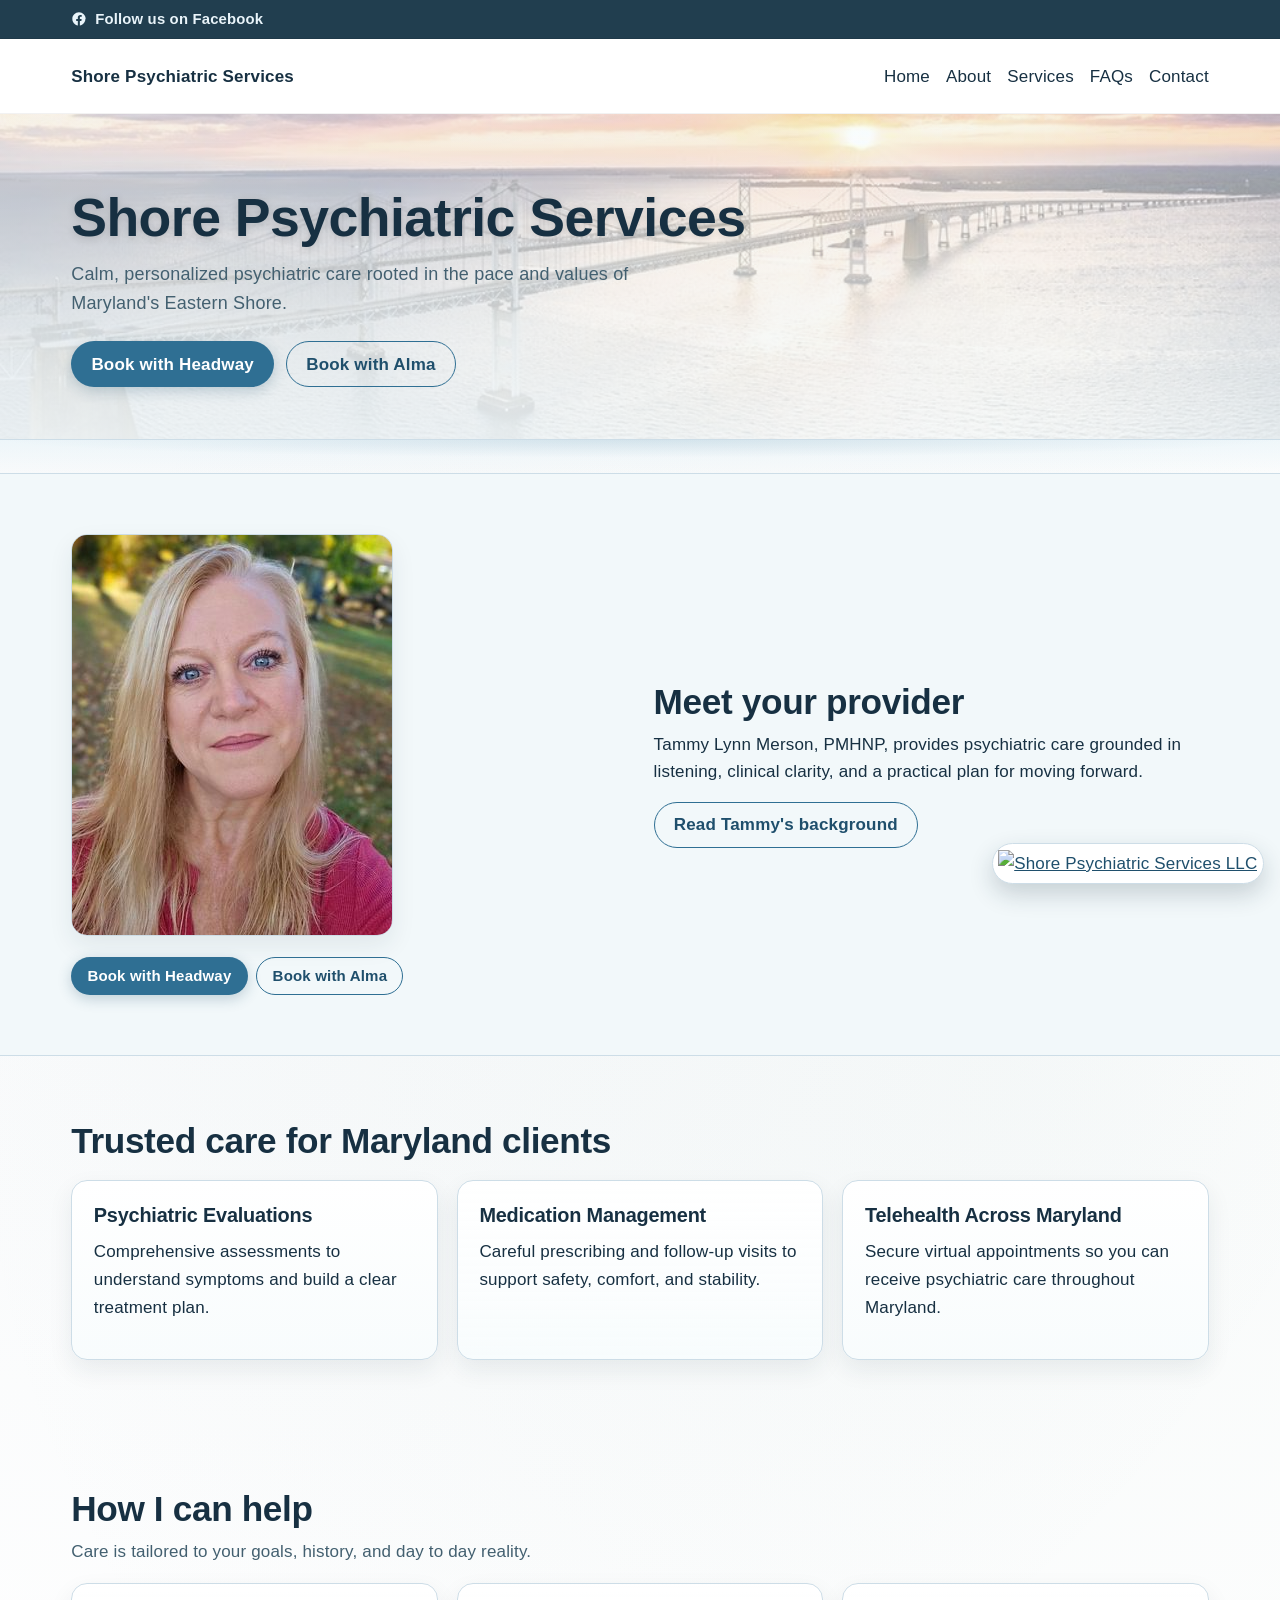
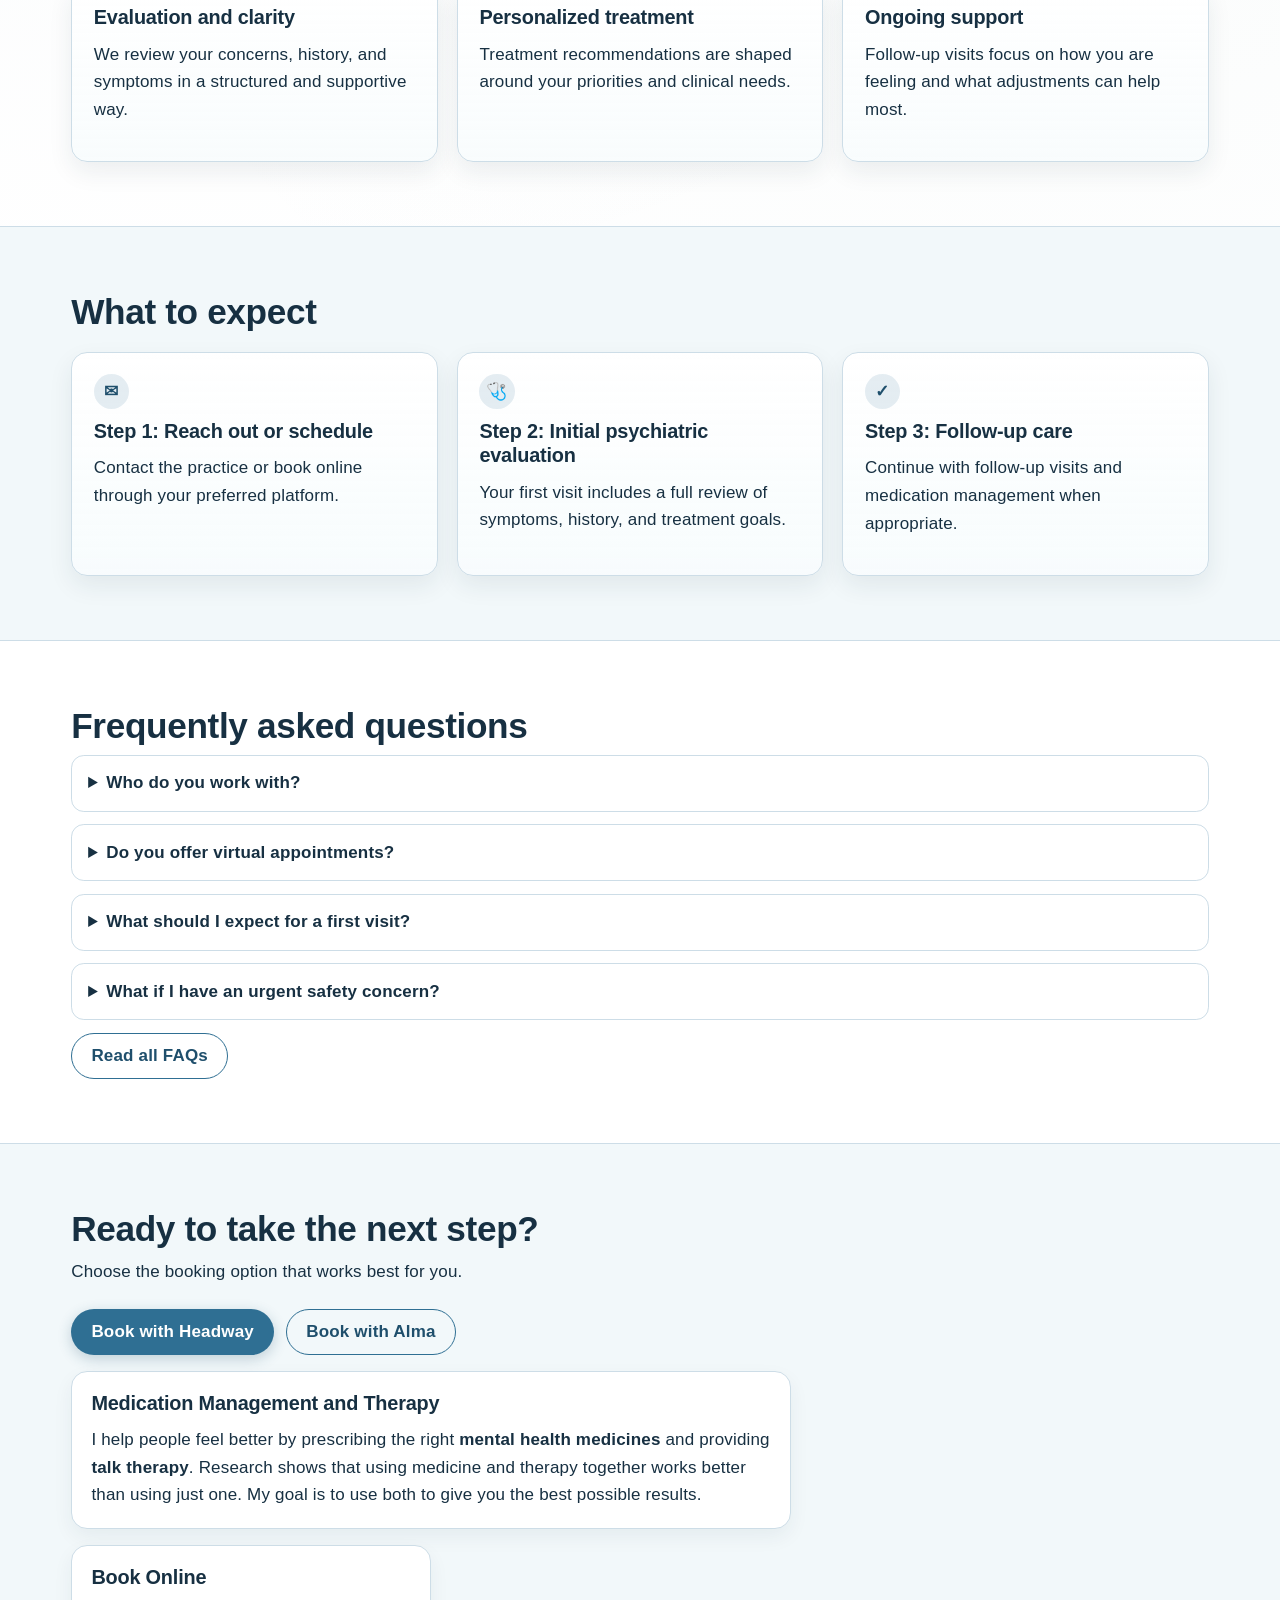
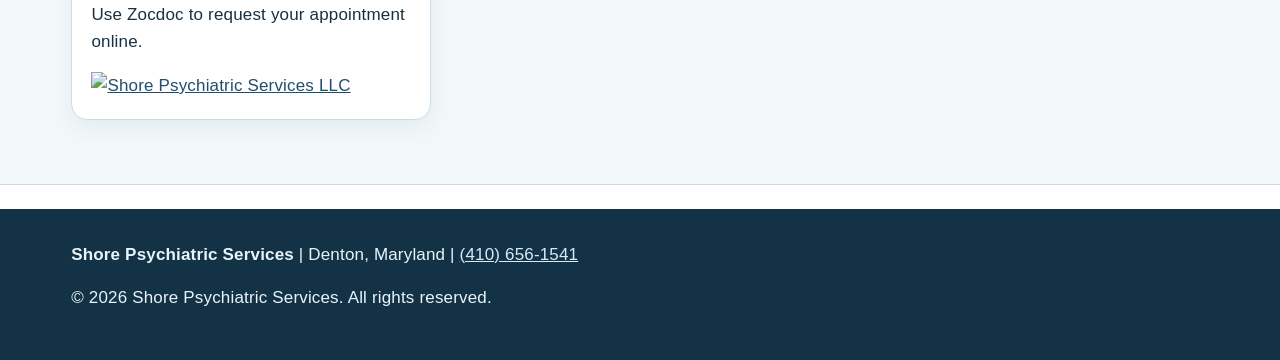
==== index.html @ 67c67005 "Fix Zocdoc Book Online embed markup" ====
<!DOCTYPE html>
<html lang="en">
<head>
 <!-- Google tag (gtag.js) -->
<script async src="https://www.googletagmanager.com/gtag/js?id=G-XH6CH3P16N"></script>
<script>
  window.dataLayer = window.dataLayer || [];
  function gtag(){dataLayer.push(arguments);}
  gtag('js', new Date());

  gtag('config', 'G-XH6CH3P16N');
</script>
  <meta charset="UTF-8" />
  <meta name="viewport" content="width=device-width, initial-scale=1.0" />
  <meta http-equiv="Content-Security-Policy" content="default-src 'self'; base-uri 'self'; form-action 'self'; object-src 'none'; frame-ancestors 'none'; img-src 'self' data: https:; script-src 'self' https://www.googletagmanager.com https://offsiteschedule.zocdoc.com 'unsafe-inline'; style-src 'self' 'unsafe-inline'; connect-src 'self' https://www.google-analytics.com; font-src 'self' data:; upgrade-insecure-requests">
  <meta name="referrer" content="strict-origin-when-cross-origin">
  <meta http-equiv="Permissions-Policy" content="camera=(), microphone=(), geolocation=(), payment=(), usb=()">
  <meta name="format-detection" content="telephone=no">
  <link rel="icon" type="image/svg+xml" href="favicon.svg">
  <title>Shore Psychiatric Services | Compassionate Psychiatric Care on Maryland's Eastern Shore</title>
  <meta name="description" content="Shore Psychiatric Services offers thoughtful psychiatric evaluations, medication management, and telehealth support for Maryland clients." />
  <meta property="og:title" content="Shore Psychiatric Services">
  <meta property="og:description" content="Compassionate Mental Health Care on Maryland's Eastern Shore.">
  <meta property="og:type" content="website">
  <meta property="og:url" content="https://shorepsychiatricservices.com">
  <meta property="og:image" content="https://shorepsychiatricservices.com/assets/images/shore-psychiatric-services-social-preview.jpg">
  <meta property="og:image:width" content="1200">
  <meta property="og:image:height" content="630">
  <meta property="og:image:alt" content="Shore Psychiatric Services mental health care on Maryland's Eastern Shore">
  <script type="application/ld+json">
  {
    "@context": "https://schema.org",
    "@type": "MedicalBusiness",
    "name": "Shore Psychiatric Services",
    "url": "https://shorepsychiatricservices.com",
    "image": "https://shorepsychiatricservices.com/assets/images/shore-psychiatric-services-social-preview.jpg",
    "telephone": "+1-410-656-1541",
    "address": {
      "@type": "PostalAddress",
      "addressLocality": "Denton",
      "addressRegion": "MD",
      "addressCountry": "US"
    },
    "medicalSpecialty": "Psychiatry",
    "areaServed": "Maryland",
    "sameAs": ["https://www.facebook.com/share/1CGsdLy4oK/"]
  }
  </script>
  <link rel="stylesheet" href="/assets/css/styles.css" />
</head>
<body>
  <a class="skip-link" href="#main-content">Skip to main content</a>
  <header id="site-header" class="site-header">
    <div class="top-social-bar">
      <div class="container">
        <a class="top-social-link" href="https://www.facebook.com/share/1CGsdLy4oK/" target="_blank" rel="noopener noreferrer" aria-label="Follow us on Facebook">
          <span class="top-social-icon" aria-hidden="true">
            <svg viewBox="0 0 24 24" focusable="false">
              <path d="M22 12.06C22 6.5 17.52 2 12 2S2 6.5 2 12.06c0 4.9 3.58 8.96 8.25 9.72v-6.87H7.8V12.06h2.45V9.89c0-2.43 1.45-3.78 3.67-3.78 1.06 0 2.17.19 2.17.19v2.39h-1.22c-1.2 0-1.57.75-1.57 1.52v1.85h2.68l-.43 2.85H13.3v6.87c4.67-.76 8.25-4.82 8.25-9.72Z"/>
            </svg>
          </span>
          <span>Follow us on Facebook</span>
        </a>
      </div>
    </div>
    <div class="container nav-wrap">
      <a class="brand" href="index.html">Shore Psychiatric Services</a>
      <button class="nav-toggle" type="button" aria-expanded="false" aria-controls="site-nav" aria-label="Open navigation menu">
        <span aria-hidden="true">☰</span>
      </button>
      <nav id="site-nav" class="site-nav" aria-label="Primary" role="dialog" aria-modal="true" aria-hidden="true">
        <button class="nav-close" type="button" aria-label="Close navigation menu">×</button>
        <ul>
          <li><a href="index.html">Home</a></li>
          <li><a href="about.html">About</a></li>
          <li><a href="services.html">Services</a></li>
          <li><a href="faqs.html">FAQs</a></li>
          <li><a href="contact.html">Contact</a></li>
        </ul>
      </nav>
    </div>
  </header>
  <div class="nav-overlay" hidden></div>

  <main id="main-content">
    <section class="hero hero-banner">
      <div class="container">
        <h1>Shore Psychiatric Services</h1>
        <p>Calm, personalized psychiatric care rooted in the pace and values of Maryland's Eastern Shore.</p>
        <div class="cta-group">
          <a class="button" href="book-headway.html">Book with Headway</a>
          <a class="button-secondary" href="book-alma.html">Book with Alma</a>
        </div>
      </div>
    </section>

    <div class="hero-divider" aria-hidden="true"></div>

    <section class="muted-panel provider-section">
      <div class="container split provider-split">
        <div>
          <img class="provider-photo" src="assets/images/tammy-headshot.jpg" alt="Tammy Lynn Merson, psychiatric provider at Shore Psychiatric Services" loading="lazy" decoding="async" />
          <div class="provider-booking">
            <a class="button button-small" href="book-headway.html">Book with Headway</a>
            <a class="button-secondary button-small" href="book-alma.html">Book with Alma</a>
          </div>
        </div>
        <div>
          <h2 class="section-title">Meet your provider</h2>
          <p>Tammy Lynn Merson, PMHNP, provides psychiatric care grounded in listening, clinical clarity, and a practical plan for moving forward.</p>
          <a class="button-secondary" href="about.html">Read Tammy's background</a>
        </div>
      </div>
    </section>

    <section>
      <div class="container">
        <h2 class="section-title">Trusted care for Maryland clients</h2>
        <div class="card-grid trust-strip">
          <article class="card fade-in-card">
            <h3>Psychiatric Evaluations</h3>
            <p>Comprehensive assessments to understand symptoms and build a clear treatment plan.</p>
          </article>
          <article class="card fade-in-card">
            <h3>Medication Management</h3>
            <p>Careful prescribing and follow-up visits to support safety, comfort, and stability.</p>
          </article>
          <article class="card fade-in-card">
            <h3>Telehealth Across Maryland</h3>
            <p>Secure virtual appointments so you can receive psychiatric care throughout Maryland.</p>
          </article>
        </div>
      </div>
    </section>

    <section>
      <div class="container">
        <h2 class="section-title">How I can help</h2>
        <p class="section-intro">Care is tailored to your goals, history, and day to day reality.</p>
        <div class="card-grid">
          <article class="card fade-in-card">
            <h3>Evaluation and clarity</h3>
            <p>We review your concerns, history, and symptoms in a structured and supportive way.</p>
          </article>
          <article class="card fade-in-card">
            <h3>Personalized treatment</h3>
            <p>Treatment recommendations are shaped around your priorities and clinical needs.</p>
          </article>
          <article class="card fade-in-card">
            <h3>Ongoing support</h3>
            <p>Follow-up visits focus on how you are feeling and what adjustments can help most.</p>
          </article>
        </div>
      </div>
    </section>

    <section class="muted-panel">
      <div class="container">
        <h2 class="section-title">What to expect</h2>
        <div class="card-grid process-grid">
          <article class="card process-card fade-in-card">
            <div class="process-icon" aria-hidden="true">✉</div>
            <h3>Step 1: Reach out or schedule</h3>
            <p>Contact the practice or book online through your preferred platform.</p>
          </article>
          <article class="card process-card fade-in-card">
            <div class="process-icon" aria-hidden="true">🩺</div>
            <h3>Step 2: Initial psychiatric evaluation</h3>
            <p>Your first visit includes a full review of symptoms, history, and treatment goals.</p>
          </article>
          <article class="card process-card fade-in-card">
            <div class="process-icon" aria-hidden="true">✓</div>
            <h3>Step 3: Follow-up care</h3>
            <p>Continue with follow-up visits and medication management when appropriate.</p>
          </article>
        </div>
      </div>
    </section>

    <section>
      <div class="container">
        <h2 class="section-title">Frequently asked questions</h2>
        <div class="faq-list">
          <details><summary>Who do you work with?</summary><p>Care is available for Maryland clients seeking psychiatric evaluation and medication support.</p></details>
          <details><summary>Do you offer virtual appointments?</summary><p>Yes. Telehealth visits are available for clients located in Maryland at the time of their appointment.</p></details>
          <details><summary>What should I expect for a first visit?</summary><p>Your first session typically includes a full history review, symptom discussion, and initial treatment planning.</p></details>
          <details><summary>What if I have an urgent safety concern?</summary><p>This practice is not an emergency service. In immediate crisis, call or text 988, or call 911.</p></details>
        </div>
        <a class="button-secondary" href="faqs.html">Read all FAQs</a>
      </div>
    </section>

    <section class="muted-panel">
      <div class="container">
        <h2 class="section-title">Ready to take the next step?</h2>
        <p>Choose the booking option that works best for you.</p>
        <div class="cta-group">
          <a class="button" href="book-headway.html">Book with Headway</a>
          <a class="button-secondary" href="book-alma.html">Book with Alma</a>
        </div>
        <article class="contact-box treatment-callout" style="margin-top: 1rem; max-width: 720px;">
          <h3>Medication Management and Therapy</h3>
          <p>I help people feel better by prescribing the right <strong>mental health medicines</strong> and providing <strong>talk therapy</strong>. Research shows that using medicine and therapy together works better than using just one. My goal is to use both to give you the best possible results.</p>
        </article>
        <div class="contact-box" style="margin-top: 1rem; max-width: 360px;">
          <h3>Book Online</h3>
          <p>Use Zocdoc to request your appointment online.</p>
          <div><a style='display: block' href='https://www.zocdoc.com/practice/shore-psychiatric-services-llc-174847?lock=true&isNewPatient=false&referrerType=widget' class='zd-plugin' data-type='book-button' data-practice-id='174847' title='Shore Psychiatric Services LLC'><img src='https://offsiteSchedule.zocdoc.com/images/remote/zd_bookonline_162x48.png?type=bobjs&monolith_provider_id=174847&practice_id=pt_Rxy3WSqNQ0mNbkpPhF26nQ' alt='Shore Psychiatric Services LLC' title='Shore Psychiatric Services LLC' style='border: 0'/></a></div>
        </div>
      </div>
    </section>
  </main>

  <footer class="site-footer">
    <div class="container">
      <p><strong>Shore Psychiatric Services</strong> | Denton, Maryland | <a href="tel:+14106561541">(410) 656-1541</a></p>
      <p>&copy; <span id="year"></span> Shore Psychiatric Services. All rights reserved.</p>
    </div>
  </footer>
  <div class="floating-zocdoc">
    <div><a style='display: block' href='https://www.zocdoc.com/practice/shore-psychiatric-services-llc-174847?lock=true&isNewPatient=false&referrerType=widget' class='zd-plugin' data-type='book-button' data-practice-id='174847' title='Shore Psychiatric Services LLC'><img src='https://offsiteSchedule.zocdoc.com/images/remote/zd_bookonline_162x48.png?type=bobjs&monolith_provider_id=174847&practice_id=pt_Rxy3WSqNQ0mNbkpPhF26nQ' alt='Shore Psychiatric Services LLC' title='Shore Psychiatric Services LLC' style='border: 0'/></a></div>
  </div>
  <script>(function (d) {var script = d.createElement('script'); script.type = 'text/javascript'; script.async = true; script.src = 'https://offsiteschedule.zocdoc.com/plugin/embed';var s = d.getElementsByTagName('script')[0]; s.parentNode.insertBefore(script, s);})(document);</script>
  <script src="/assets/js/script.js"></script>
</body>
</html>
---- assets/css/styles.css ----
:root {
  --bg: #f6fbfd;
  --surface: #ffffff;
  --surface-alt: #f2f8fa;
  --text: #173042;
  --muted: #436070;
  --brand: #2f6f93;
  --brand-deep: #1f4f6c;
  --accent: #9ebf9f;
  --border: #cddde7;
  --shadow: 0 10px 24px rgba(23, 48, 66, 0.08);
}

* { box-sizing: border-box; }
html { scroll-behavior: smooth; overflow-x: hidden; }
body {
  margin: 0;
  font-family: "Inter", "Avenir Next", "Segoe UI", "SF Pro Text", Roboto, "Helvetica Neue", Arial, sans-serif;
  font-size: 1.0625rem;
  line-height: 1.62;
  letter-spacing: 0.01em;
  color: var(--text);
  background: radial-gradient(circle at 20% 20%, rgba(63,111,140,0.05), transparent 40%), radial-gradient(circle at 80% 30%, rgba(125,168,163,0.06), transparent 40%), #fff;
  overflow-x: hidden;
}

h1, h2, h3, h4 { line-height: 1.22; letter-spacing: -0.01em; margin: 0 0 0.7rem; }
h1 { font-weight: 750; }
h2 { font-weight: 680; }
h3, h4 { font-weight: 620; }
p { margin: 0 0 1rem; }
a { color: var(--brand-deep); }
a:hover { color: var(--brand); }
img { max-width: 100%; height: auto; }

.skip-link { position: absolute; left: -9999px; top: auto; }
.skip-link:focus { left: .75rem; top: .75rem; background:#fff; padding:.5rem .75rem; border:2px solid var(--brand); z-index: 2000; }

.container {
  width: 100%;
  max-width: 1100px;
  margin-inline: auto;
  padding-inline: clamp(16px, 3vw, 20px);
}

.site-header {
  position: sticky;
  top: 0;
  z-index: 1002;
  background: rgba(255,255,255,0.92);
  backdrop-filter: blur(8px);
  border-bottom: 1px solid rgba(0,0,0,0.05);
}

.top-social-bar {
  border-bottom: 1px solid rgba(0, 0, 0, 0.08);
  background: rgba(20, 50, 69, 0.94);
}

.top-social-link {
  display: inline-flex;
  align-items: center;
  gap: 0.5rem;
  padding: 0.45rem 0;
  color: #e9f4fa;
  text-decoration: none;
  font-size: 0.93rem;
  font-weight: 550;
}

.top-social-icon {
  display: inline-flex;
  width: 1rem;
  height: 1rem;
}

.top-social-icon svg {
  width: 100%;
  height: 100%;
  fill: currentColor;
}

.top-social-link:hover {
  color: #ffffff;
  text-decoration: underline;
}

.nav-wrap { display:flex; align-items:center; justify-content:space-between; gap:1rem; min-height:74px; }
.brand { font-weight:700; text-decoration:none; color:var(--text); }

.nav-toggle {
  border:1px solid var(--border);
  background:var(--surface);
  color:var(--text);
  border-radius:.5rem;
  padding:.5rem .65rem;
  font-size:1.1rem;
  line-height:1;
}

.nav-toggle:focus-visible,
a:focus-visible,
button:focus-visible,
input:focus-visible,
textarea:focus-visible {
  outline:3px solid #7ec7f0;
  outline-offset:2px;
}

.site-nav {
  position: fixed;
  top: 0;
  left: 0;
  width: min(320px, 88vw);
  height: 100dvh;
  display: flex;
  flex-direction: column;
  gap: 1rem;
  padding: 1rem 1.2rem 1.4rem;
  background: #ffffff;
  box-shadow: 10px 0 30px rgba(0,0,0,0.16);
  transform: translateX(-100%);
  transition: transform 220ms ease;
  overflow-y: auto;
  z-index: 1003;
}
.site-nav.open { transform: translateX(0); }
.site-nav ul { list-style:none; margin:0; padding:0; display:grid; gap:.55rem; }
.site-nav a { display:inline-block; text-decoration:none; padding:.5rem 0; color:var(--text); }

.nav-close {
  align-self:flex-end;
  border:1px solid var(--brand-deep);
  color: var(--brand-deep);
  background:#ffffff;
  border-radius:.5rem;
  padding:.35rem .65rem;
  font-size:1.4rem;
  line-height:1;
}

.nav-overlay {
  position: fixed;
  inset: 0;
  background: rgba(0,0,0,0.55);
  opacity: 0;
  pointer-events: none;
  transition: opacity 220ms ease;
  z-index: 1001;
}
.nav-overlay.open { opacity: 1; pointer-events: auto; }

.button, .button-secondary {
  display:inline-flex;
  align-items:center;
  justify-content:center;
  min-height:46px;
  padding:.72rem 1.2rem;
  border-radius:999px;
  text-decoration:none;
  font-weight:650;
  line-height:1;
  border:1px solid transparent;
  transition: background-color 180ms ease, color 180ms ease, border-color 180ms ease, transform 180ms ease;
}
.button { background:var(--brand); color:#fff; box-shadow: 0 4px 14px rgba(31,79,108,0.24); }
.button:hover { background:var(--brand-deep); color:#fff; transform: translateY(-1px); }
.button-secondary { background:transparent; border-color:var(--brand); color:var(--brand-deep); }
.button-secondary:hover { background: rgba(47,111,147,0.08); border-color: var(--brand-deep); color: var(--brand-deep); }
.button-small { min-height: 38px; padding: .5rem .95rem; font-size: .94rem; }
.button-large { min-height: 52px; padding: .9rem 1.4rem; }

.hero { background: linear-gradient(150deg, #deeff7 0%, #eff7fb 50%, #f7f1e8 100%); border-bottom:1px solid var(--border); padding:4.6rem 0 3.2rem; }
.hero h1 { line-height:1.1; font-size:clamp(2.1rem, 5vw, 3.35rem); margin-bottom:.8rem; text-shadow: 0 2px 8px rgba(0,0,0,0.15); }
.hero p { color:var(--muted); max-width:58ch; font-size:1.06em; }
.hero-banner { position: relative; overflow: hidden; }
.hero-banner::before { content: ""; position: absolute; inset: 0; background-image: url("../images/baybridge.jpg"); background-size: cover; background-position: center; opacity: 0.68; filter: grayscale(8%) saturate(94%); pointer-events: none; }
.hero-banner::after { content: ""; position: absolute; inset: 0; background: linear-gradient(to top, rgba(245,251,253,.82) 0%, rgba(245,251,253,.6) 36%, rgba(245,251,253,.34) 62%, rgba(245,251,253,.18) 100%), linear-gradient(120deg, rgba(255,255,255,.48) 0%, rgba(255,255,255,.2) 100%); pointer-events: none; }
.hero-banner > * { position: relative; z-index: 1; }
.hero-divider { margin-top: -1px; height: 34px; background: radial-gradient(70% 26px at 50% 0, rgba(47,111,147,0.14) 0%, rgba(47,111,147,0.05) 45%, rgba(47,111,147,0) 72%), linear-gradient(to bottom, rgba(230,243,249,0.6), rgba(246,251,253,0)); }

main section { padding:3.6rem 0; }
.section-title { font-size:clamp(1.6rem, 3vw, 2.2rem); margin-bottom:.45rem; }
.section-intro { color:var(--muted); margin-top:0; max-width: 62ch; }
.cta-group { display:flex; flex-wrap:wrap; gap:.75rem; margin-top:1.45rem; }

.card-grid { display:grid; grid-template-columns:1fr; gap:1rem; margin-top:1.1rem; }
.card { background: linear-gradient(180deg, #fff 0%, rgba(248,252,253,.92) 100%); border:1px solid var(--border); border-radius:16px; padding:1.35rem; box-shadow: var(--shadow); }
.card:hover { transform: translateY(-3px); }

.fade-in-card { opacity: 0; transform: translateY(14px); transition: opacity 420ms ease, transform 420ms ease; }
.fade-in-card.is-visible { opacity: 1; transform: translateY(0); }

.process-card { text-align: left; }
.process-icon {
  width: 2.2rem;
  height: 2.2rem;
  border-radius: 999px;
  display: inline-flex;
  align-items: center;
  justify-content: center;
  background: rgba(47,111,147,0.12);
  color: var(--brand-deep);
  font-weight: 700;
  margin-bottom: .6rem;
}

.split { display:grid; gap:1.7rem; }
.provider-photo { border-radius:1rem; border:1px solid var(--border); box-shadow:var(--shadow); }
.provider-booking { display: flex; flex-wrap: wrap; gap: .55rem; margin-top: .8rem; }
.muted-panel { background:var(--surface-alt); border-top:1px solid var(--border); border-bottom:1px solid var(--border); }
.provider-section { padding-top: 60px; padding-bottom: 60px; }

.list-clean { padding-left:1.2rem; margin:.4rem 0; }
.faq-list details { background:var(--surface); border:1px solid var(--border); border-radius:.8rem; padding:.85rem 1rem; margin-bottom:.8rem; }
.faq-list summary { font-weight:600; cursor:pointer; }
.contact-box { background:var(--surface); border:1px solid var(--border); border-radius:1rem; padding:1.2rem; box-shadow: 0 8px 20px rgba(23,48,66,0.06); }
.insurance-grid { display: grid; grid-template-columns: 1fr; gap: 1rem; margin-top: 1.2rem; }
.insurance-subhead { margin-top: 1.1rem; }
.insurance-status { color: var(--muted); font-size: 0.97em; }
.insurance-note { margin-top: 1.1rem; }

.booking-page { max-width: 760px; }
.small-note { color: var(--muted); font-size: .95rem; margin-top: 1rem; }

.site-footer { background:#143245; color:#e9f4fa; padding:2rem 0; margin-top:1.5rem; }
.site-footer a { color:#d8ecf7; }

@media (min-width:900px) {
  .container { width: min(1200px, 92%); max-width: 1200px; }
  .nav-toggle { display:none; }

  .site-nav {
    position: static;
    width: auto;
    height: auto;
    display: block;
    transform: none;
    box-shadow: none;
    padding: 0;
    background: transparent;
    overflow: visible;
    pointer-events: auto;
  }
  .site-nav ul { display:flex; align-items:center; gap:1rem; }
  .nav-close { display:none; }
  .nav-overlay { display: none !important; pointer-events: none !important; }

  .hero-banner,
  .hero-divider {
    width: 100vw;
    margin-left: calc(50% - 50vw);
    margin-right: calc(50% - 50vw);
  }

  .card-grid,
  .insurance-grid,
  .process-grid,
  .trust-strip { grid-template-columns: repeat(3, 1fr); gap: 1.2rem; }
  .split,
  .provider-split,
  .two-col { grid-template-columns: 1fr 1fr; align-items: center; }
  main section { padding: 4rem 0; }
}

@media (prefers-reduced-motion: reduce) {
  html { scroll-behavior: auto; }
  .fade-in-card,
  .fade-in-card.is-visible { opacity: 1; transform: none; transition: none; }
  *, *::before, *::after { animation: none !important; transition-duration: 0.01ms !important; }
}


.treatment-callout h2,
.treatment-callout h3 { margin-top: 0; }
.treatment-callout p { margin-bottom: 0; }

.floating-zocdoc {
  position: fixed;
  right: 1rem;
  bottom: 1rem;
  z-index: 1100;
  background: #ffffff;
  border: 1px solid var(--border);
  border-radius: 999px;
  box-shadow: 0 10px 24px rgba(23, 48, 66, 0.2);
  padding: .35rem;
}

.floating-zocdoc a,
.floating-zocdoc img {
  display: block;
}

.floating-zocdoc:hover {
  transform: translateY(-2px);
}

@media (max-width: 640px) {
  .floating-zocdoc {
    right: .75rem;
    bottom: .75rem;
  }
}
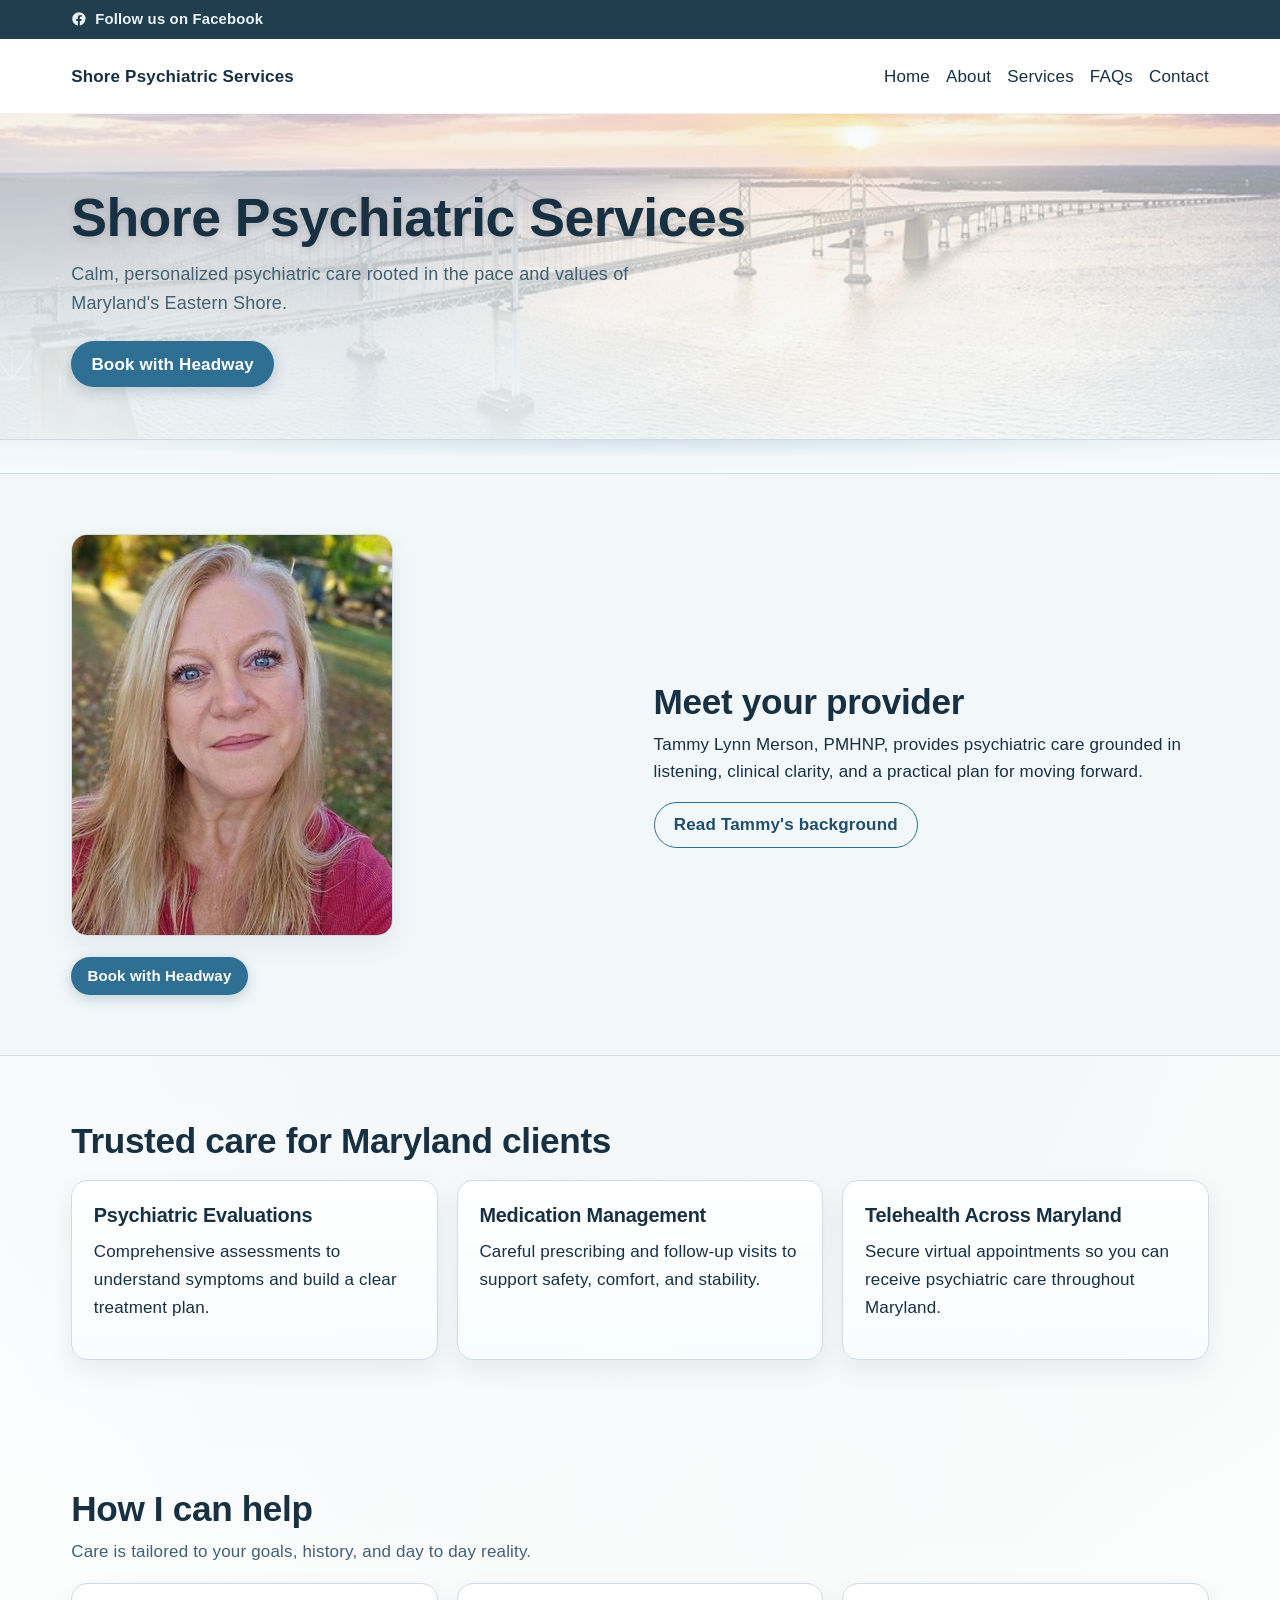
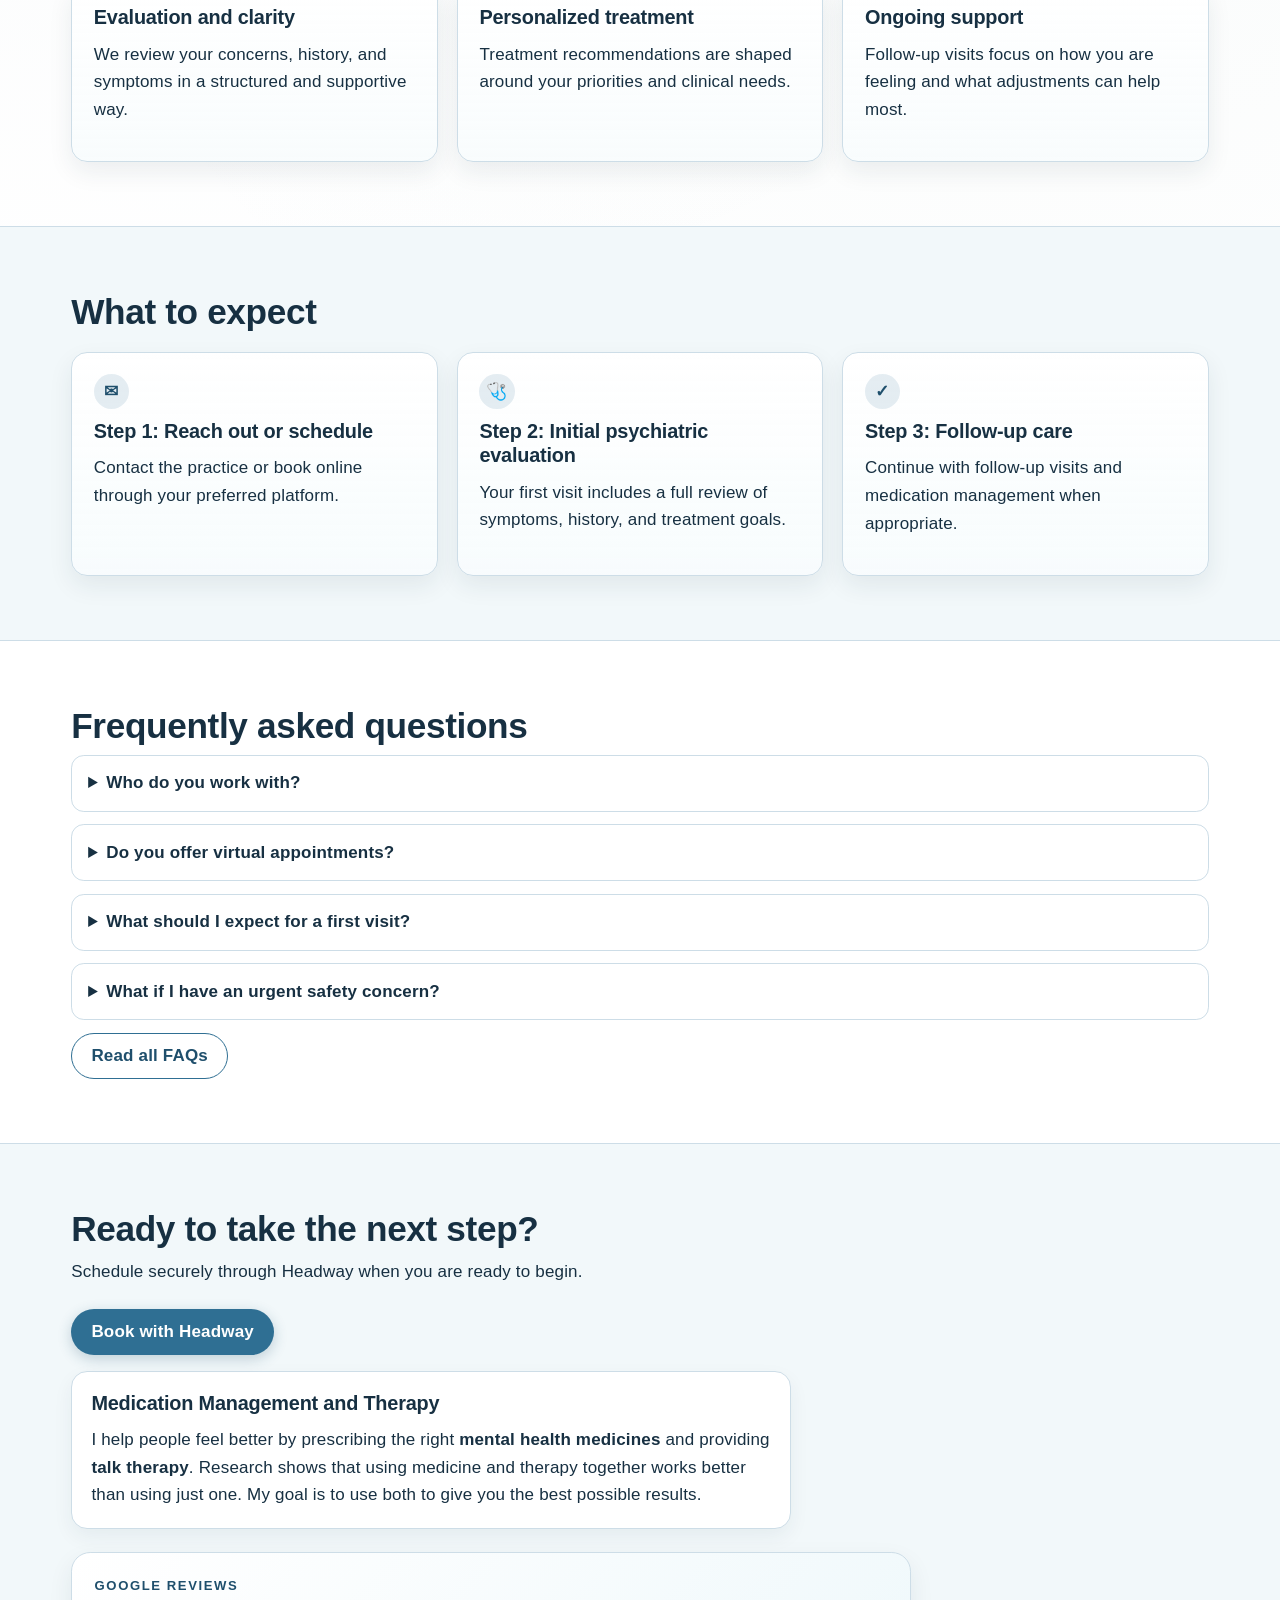
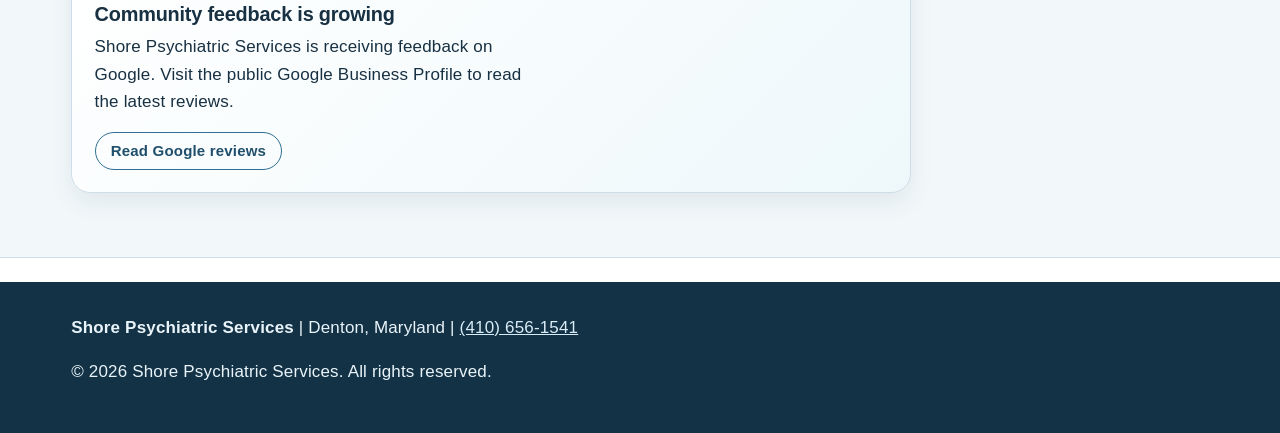
==== commit 4ad8cdf3: "Remove third-party booking references" ====
--- a/index.html
+++ b/index.html
@@ -12,7 +12,7 @@
 </script>
   <meta charset="UTF-8" />
   <meta name="viewport" content="width=device-width, initial-scale=1.0" />
-  <meta http-equiv="Content-Security-Policy" content="default-src 'self'; base-uri 'self'; form-action 'self'; object-src 'none'; frame-ancestors 'none'; img-src 'self' data: https:; script-src 'self' https://www.googletagmanager.com https://offsiteschedule.zocdoc.com 'unsafe-inline'; style-src 'self' 'unsafe-inline'; connect-src 'self' https://www.google-analytics.com; font-src 'self' data:; upgrade-insecure-requests">
+  <meta http-equiv="Content-Security-Policy" content="default-src 'self'; base-uri 'self'; form-action 'self'; object-src 'none'; frame-ancestors 'none'; script-src 'self' https://www.googletagmanager.com 'unsafe-inline'; connect-src 'self' https://www.google-analytics.com https://sentry.io; frame-src 'self'; img-src 'self' data: https:; font-src 'self' data:; style-src 'self' 'unsafe-inline'; upgrade-insecure-requests">
   <meta name="referrer" content="strict-origin-when-cross-origin">
   <meta http-equiv="Permissions-Policy" content="camera=(), microphone=(), geolocation=(), payment=(), usb=()">
   <meta name="format-detection" content="telephone=no">
@@ -89,7 +89,6 @@
         <p>Calm, personalized psychiatric care rooted in the pace and values of Maryland's Eastern Shore.</p>
         <div class="cta-group">
           <a class="button" href="book-headway.html">Book with Headway</a>
-          <a class="button-secondary" href="book-alma.html">Book with Alma</a>
         </div>
       </div>
     </section>
@@ -102,7 +101,6 @@
           <img class="provider-photo" src="assets/images/tammy-headshot.jpg" alt="Tammy Lynn Merson, psychiatric provider at Shore Psychiatric Services" loading="lazy" decoding="async" />
           <div class="provider-booking">
             <a class="button button-small" href="book-headway.html">Book with Headway</a>
-            <a class="button-secondary button-small" href="book-alma.html">Book with Alma</a>
           </div>
         </div>
         <div>
@@ -193,20 +191,36 @@
     <section class="muted-panel">
       <div class="container">
         <h2 class="section-title">Ready to take the next step?</h2>
-        <p>Choose the booking option that works best for you.</p>
+        <p>Schedule securely through Headway when you are ready to begin.</p>
         <div class="cta-group">
           <a class="button" href="book-headway.html">Book with Headway</a>
-          <a class="button-secondary" href="book-alma.html">Book with Alma</a>
         </div>
         <article class="contact-box treatment-callout" style="margin-top: 1rem; max-width: 720px;">
           <h3>Medication Management and Therapy</h3>
           <p>I help people feel better by prescribing the right <strong>mental health medicines</strong> and providing <strong>talk therapy</strong>. Research shows that using medicine and therapy together works better than using just one. My goal is to use both to give you the best possible results.</p>
         </article>
-        <div class="contact-box" style="margin-top: 1rem; max-width: 360px;">
-          <h3>Book Online</h3>
-          <p>Use Zocdoc to request your appointment online.</p>
-          <div><a style='display: block' href='https://www.zocdoc.com/practice/shore-psychiatric-services-llc-174847?lock=true&isNewPatient=false&referrerType=widget' class='zd-plugin' data-type='book-button' data-practice-id='174847' title='Shore Psychiatric Services LLC'><img src='https://offsiteSchedule.zocdoc.com/images/remote/zd_bookonline_162x48.png?type=bobjs&monolith_provider_id=174847&practice_id=pt_Rxy3WSqNQ0mNbkpPhF26nQ' alt='Shore Psychiatric Services LLC' title='Shore Psychiatric Services LLC' style='border: 0'/></a></div>
-        </div>
+        <article class="google-reviews" aria-labelledby="google-reviews-title">
+          <div>
+            <p class="eyebrow">Google reviews</p>
+            <h3 id="google-reviews-title">Community feedback is growing</h3>
+            <p>Shore Psychiatric Services is receiving feedback on Google. Visit the public Google Business Profile to read the latest reviews.</p>
+            <a class="button-secondary button-small" href="https://www.google.com/search?q=shore+psychiatric+services" target="_blank" rel="noopener noreferrer">Read Google reviews</a>
+          </div>
+          <div class="review-rotator" aria-label="Google review highlights">
+            <div class="review-card review-card-one">
+              <span class="stars" aria-label="Google review highlight">Google</span>
+              <p>Patients can share their experience directly on Google.</p>
+            </div>
+            <div class="review-card review-card-two">
+              <span class="stars" aria-label="Google review highlight">Google</span>
+              <p>New public reviews help local families learn about the practice.</p>
+            </div>
+            <div class="review-card review-card-three">
+              <span class="stars" aria-label="Google review highlight">Google</span>
+              <p>Feedback supports trust, transparency, and continued improvement.</p>
+            </div>
+          </div>
+        </article>
       </div>
     </section>
   </main>
@@ -217,10 +231,6 @@
       <p>&copy; <span id="year"></span> Shore Psychiatric Services. All rights reserved.</p>
     </div>
   </footer>
-  <div class="floating-zocdoc">
-    <div><a style='display: block' href='https://www.zocdoc.com/practice/shore-psychiatric-services-llc-174847?lock=true&isNewPatient=false&referrerType=widget' class='zd-plugin' data-type='book-button' data-practice-id='174847' title='Shore Psychiatric Services LLC'><img src='https://offsiteSchedule.zocdoc.com/images/remote/zd_bookonline_162x48.png?type=bobjs&monolith_provider_id=174847&practice_id=pt_Rxy3WSqNQ0mNbkpPhF26nQ' alt='Shore Psychiatric Services LLC' title='Shore Psychiatric Services LLC' style='border: 0'/></a></div>
-  </div>
-  <script>(function (d) {var script = d.createElement('script'); script.type = 'text/javascript'; script.async = true; script.src = 'https://offsiteschedule.zocdoc.com/plugin/embed';var s = d.getElementsByTagName('script')[0]; s.parentNode.insertBefore(script, s);})(document);</script>
   <script src="/assets/js/script.js"></script>
 </body>
 </html>
--- a/assets/css/styles.css
+++ b/assets/css/styles.css
@@ -275,30 +275,96 @@
 .treatment-callout h3 { margin-top: 0; }
 .treatment-callout p { margin-bottom: 0; }
 
-.floating-zocdoc {
-  position: fixed;
-  right: 1rem;
-  bottom: 1rem;
-  z-index: 1100;
-  background: #ffffff;
+.eyebrow {
+  margin-bottom: .35rem;
+  color: var(--brand-deep);
+  font-size: .82rem;
+  font-weight: 750;
+  letter-spacing: .12em;
+  text-transform: uppercase;
+}
+
+.google-reviews {
+  display: grid;
+  gap: 1.2rem;
+  max-width: 840px;
+  margin-top: 1.4rem;
+  padding: 1.4rem;
+  overflow: hidden;
+  background: linear-gradient(135deg, #ffffff 0%, #eef8fb 100%);
   border: 1px solid var(--border);
-  border-radius: 999px;
-  box-shadow: 0 10px 24px rgba(23, 48, 66, 0.2);
-  padding: .35rem;
-}
-
-.floating-zocdoc a,
-.floating-zocdoc img {
-  display: block;
-}
-
-.floating-zocdoc:hover {
-  transform: translateY(-2px);
-}
-
-@media (max-width: 640px) {
-  .floating-zocdoc {
-    right: .75rem;
-    bottom: .75rem;
-  }
-}
+  border-radius: 1.2rem;
+  box-shadow: var(--shadow);
+}
+
+.google-reviews h3 {
+  margin-bottom: .45rem;
+}
+
+.review-rotator {
+  position: relative;
+  min-height: 180px;
+}
+
+.review-card {
+  position: absolute;
+  inset: 0;
+  display: flex;
+  flex-direction: column;
+  justify-content: center;
+  padding: 1.2rem;
+  background: rgba(255, 255, 255, 0.92);
+  border: 1px solid rgba(205, 221, 231, 0.9);
+  border-radius: 1rem;
+  box-shadow: 0 12px 26px rgba(23, 48, 66, 0.1);
+  opacity: 0;
+  transform: translateY(14px) scale(.98);
+  animation: review-cycle 15s infinite;
+}
+
+.review-card-two { animation-delay: 5s; }
+.review-card-three { animation-delay: 10s; }
+
+.stars {
+  color: #d89b21;
+  font-size: 1.2rem;
+  letter-spacing: .08em;
+  margin-bottom: .55rem;
+}
+
+.review-card p {
+  margin-bottom: 0;
+  color: var(--text);
+  font-weight: 550;
+}
+
+@keyframes review-cycle {
+  0%, 6% { opacity: 0; transform: translateY(14px) scale(.98); }
+  10%, 30% { opacity: 1; transform: translateY(0) scale(1); }
+  36%, 100% { opacity: 0; transform: translateY(-12px) scale(.98); }
+}
+
+@media (min-width:900px) {
+  .google-reviews {
+    grid-template-columns: minmax(0, 1fr) minmax(280px, .8fr);
+    align-items: center;
+  }
+
+  .insurance-grid-two {
+    grid-template-columns: repeat(2, 1fr);
+  }
+}
+
+@media (prefers-reduced-motion: reduce) {
+  .review-card {
+    position: static;
+    opacity: 1;
+    transform: none;
+    animation: none;
+  }
+
+  .review-rotator {
+    display: grid;
+    gap: .8rem;
+  }
+}
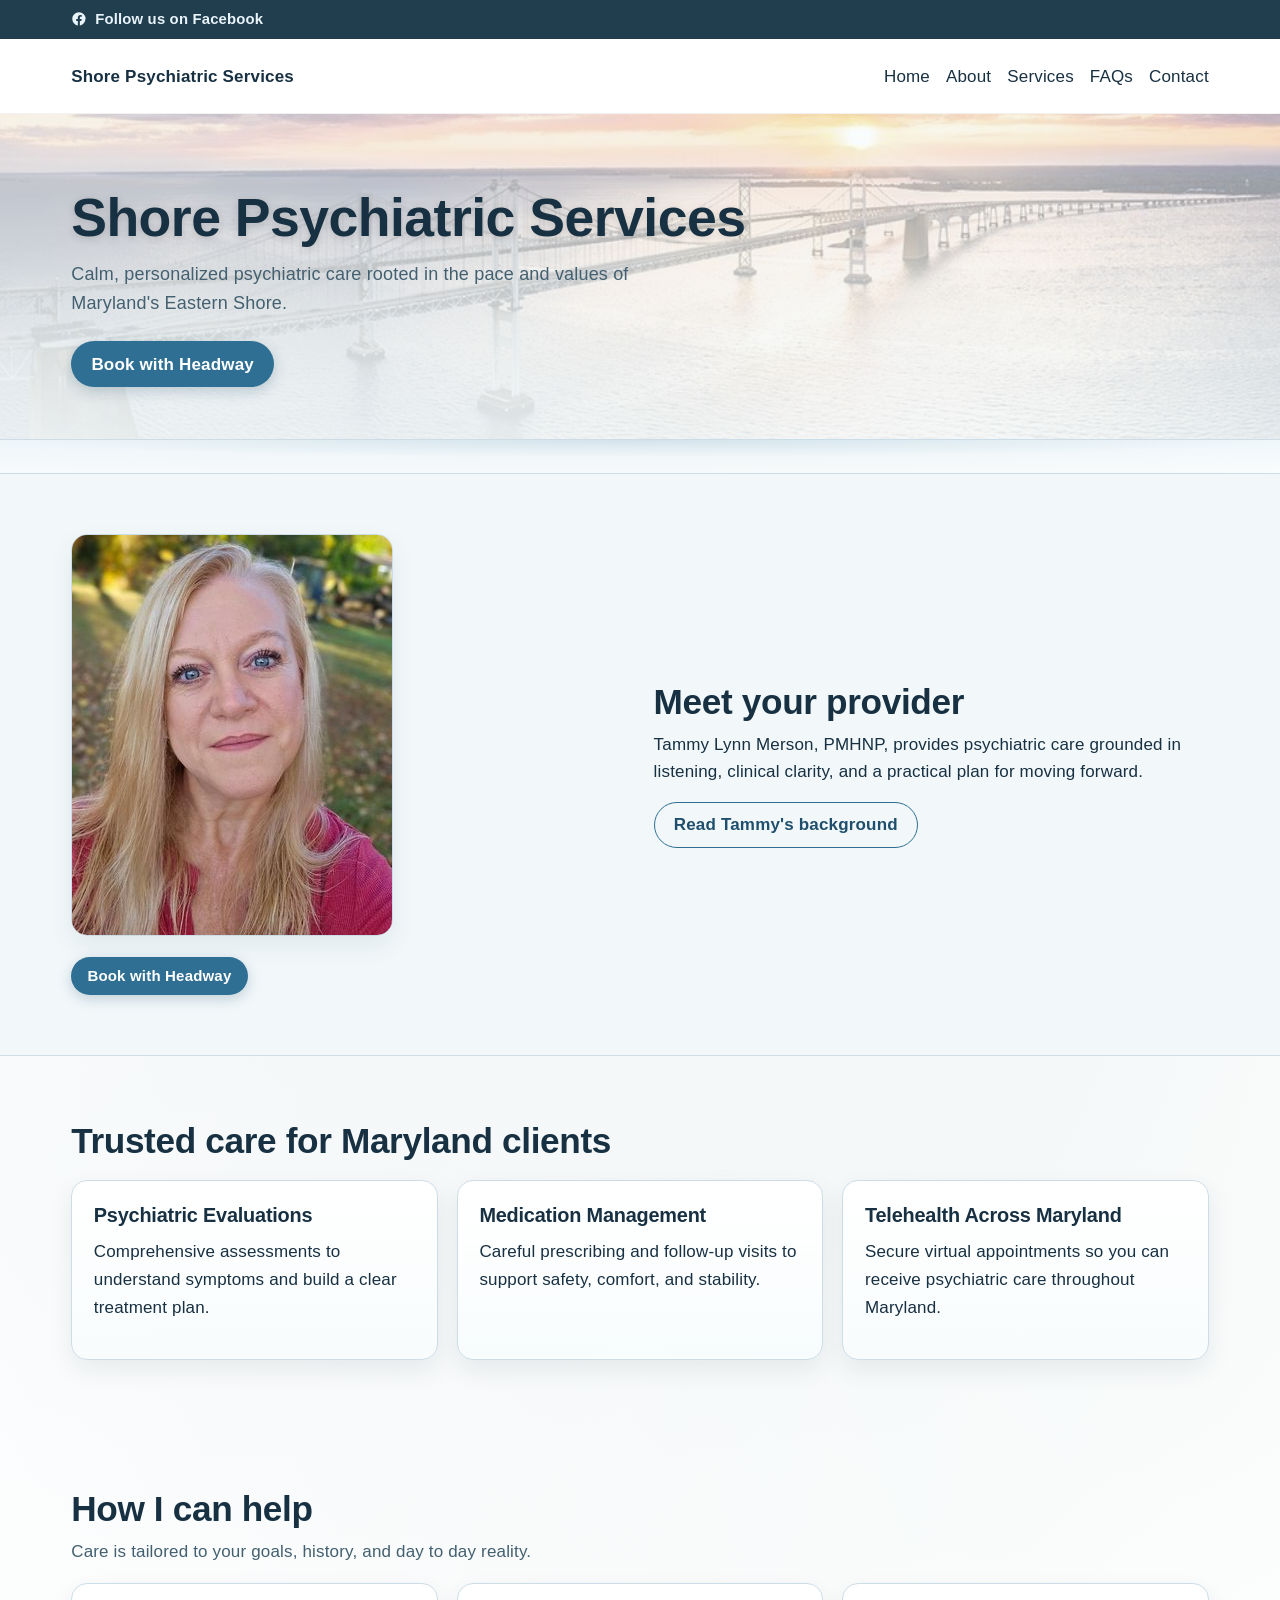
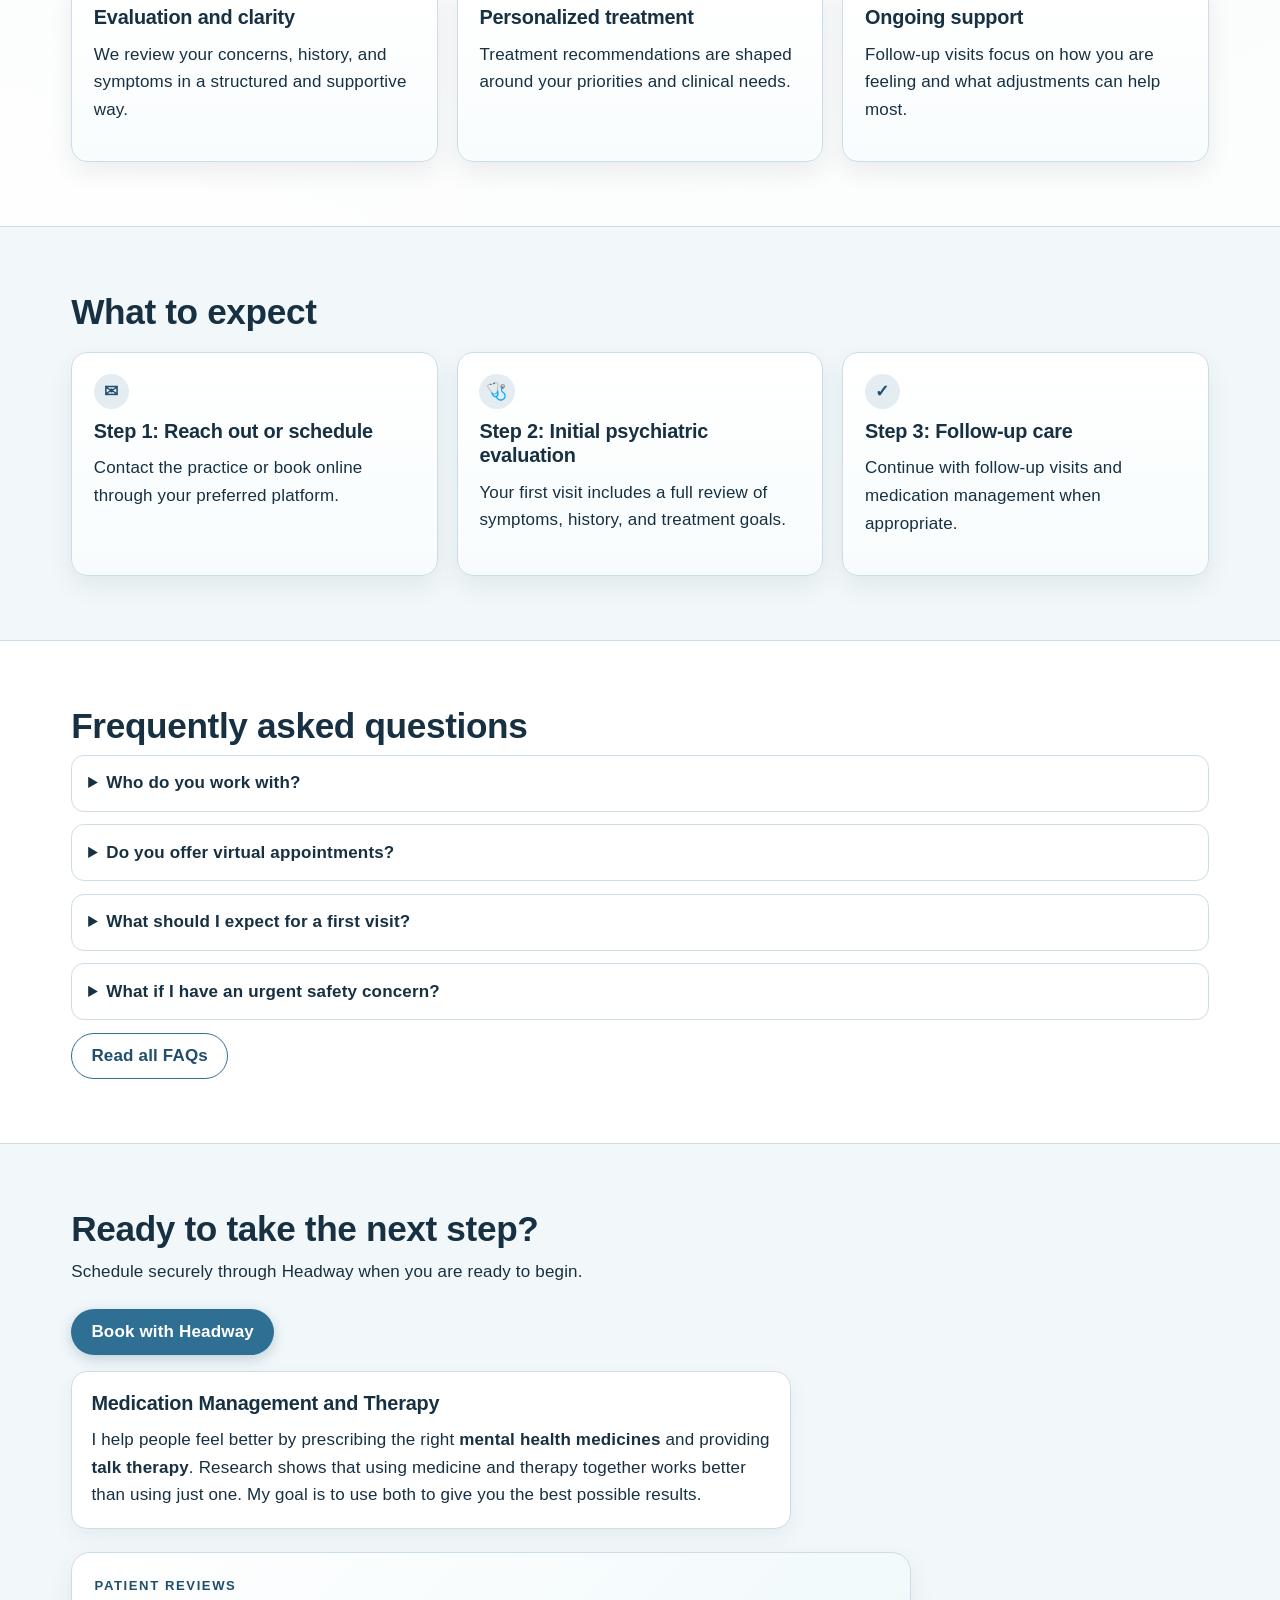
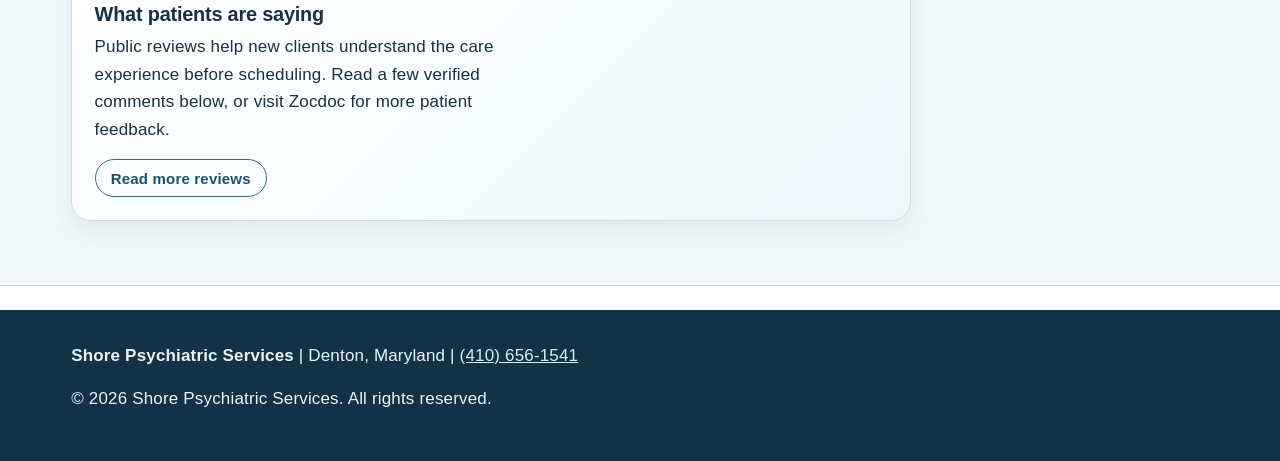
==== commit 2489046c: "Add patient reviews to homepage" ====
--- a/index.html
+++ b/index.html
@@ -201,23 +201,26 @@
         </article>
         <article class="google-reviews" aria-labelledby="google-reviews-title">
           <div>
-            <p class="eyebrow">Google reviews</p>
-            <h3 id="google-reviews-title">Community feedback is growing</h3>
-            <p>Shore Psychiatric Services is receiving feedback on Google. Visit the public Google Business Profile to read the latest reviews.</p>
-            <a class="button-secondary button-small" href="https://www.google.com/search?q=shore+psychiatric+services" target="_blank" rel="noopener noreferrer">Read Google reviews</a>
+            <p class="eyebrow">Patient reviews</p>
+            <h3 id="google-reviews-title">What patients are saying</h3>
+            <p>Public reviews help new clients understand the care experience before scheduling. Read a few verified comments below, or visit Zocdoc for more patient feedback.</p>
+            <a class="button-secondary button-small" href="https://www.zocdoc.com/practice/shore-psychiatric-services-llc-174847" target="_blank" rel="noopener noreferrer">Read more reviews</a>
           </div>
-          <div class="review-rotator" aria-label="Google review highlights">
+          <div class="review-rotator" aria-label="Patient review highlights">
             <div class="review-card review-card-one">
-              <span class="stars" aria-label="Google review highlight">Google</span>
-              <p>Patients can share their experience directly on Google.</p>
+              <span class="stars" aria-label="Five-star review">★★★★★</span>
+              <p>“Tammy was absolutely amazing. She made me feel comfortable right from the beginning. She is compassionate, empathetic and truly cares.”</p>
+              <p class="review-source">Verified patient on Zocdoc</p>
             </div>
             <div class="review-card review-card-two">
-              <span class="stars" aria-label="Google review highlight">Google</span>
-              <p>New public reviews help local families learn about the practice.</p>
+              <span class="stars" aria-label="Five-star review">★★★★★</span>
+              <p>“Tammy was knowledgeable, curious and very empathetic. It was a great first meeting and I trust I'll be in good hands with her.”</p>
+              <p class="review-source">Verified patient on Zocdoc</p>
             </div>
             <div class="review-card review-card-three">
-              <span class="stars" aria-label="Google review highlight">Google</span>
-              <p>Feedback supports trust, transparency, and continued improvement.</p>
+              <span class="stars" aria-label="Five-star review">★★★★★</span>
+              <p>Patients describe care that feels comfortable, compassionate, knowledgeable, and supportive from the first appointment.</p>
+              <p class="review-source">Themes from public patient reviews</p>
             </div>
           </div>
         </article>
--- a/assets/css/styles.css
+++ b/assets/css/styles.css
@@ -338,6 +338,13 @@
   font-weight: 550;
 }
 
+.review-card .review-source {
+  margin-top: .65rem;
+  color: var(--muted);
+  font-size: .86rem;
+  font-weight: 700;
+}
+
 @keyframes review-cycle {
   0%, 6% { opacity: 0; transform: translateY(14px) scale(.98); }
   10%, 30% { opacity: 1; transform: translateY(0) scale(1); }
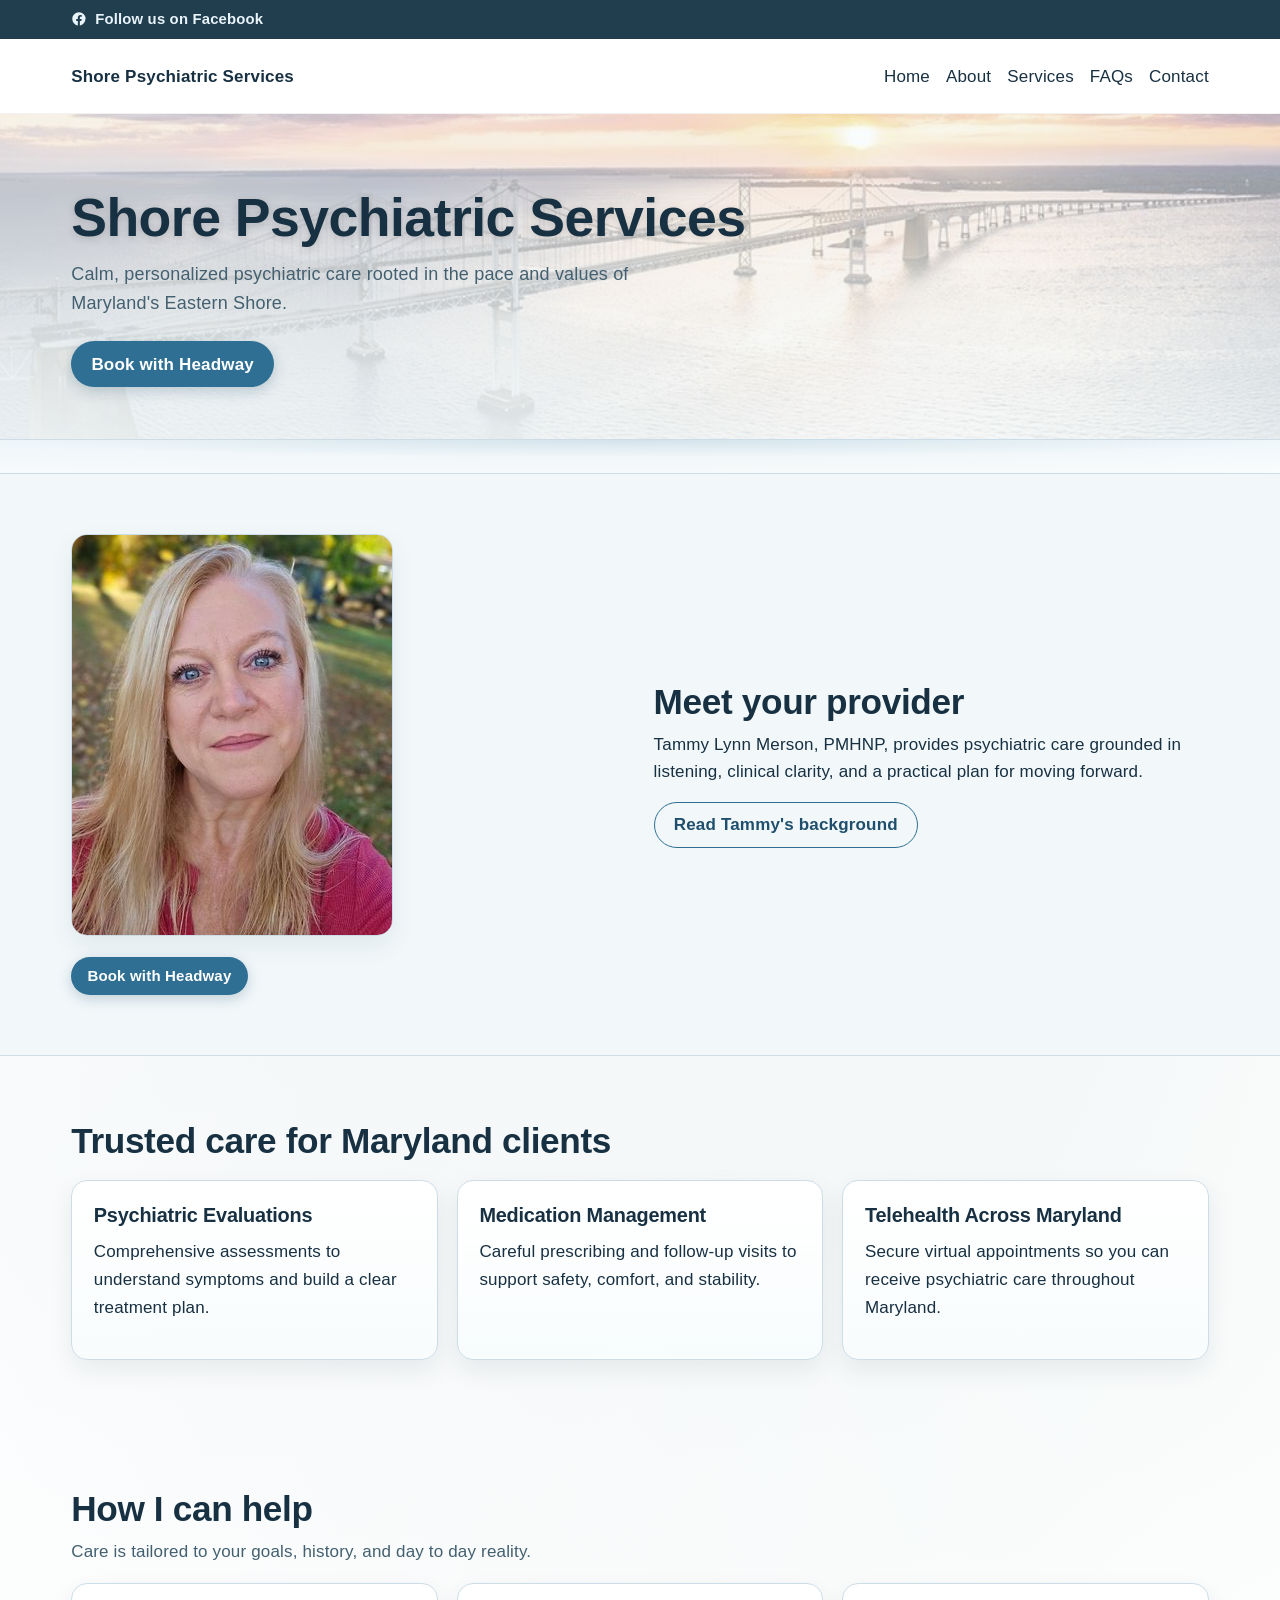
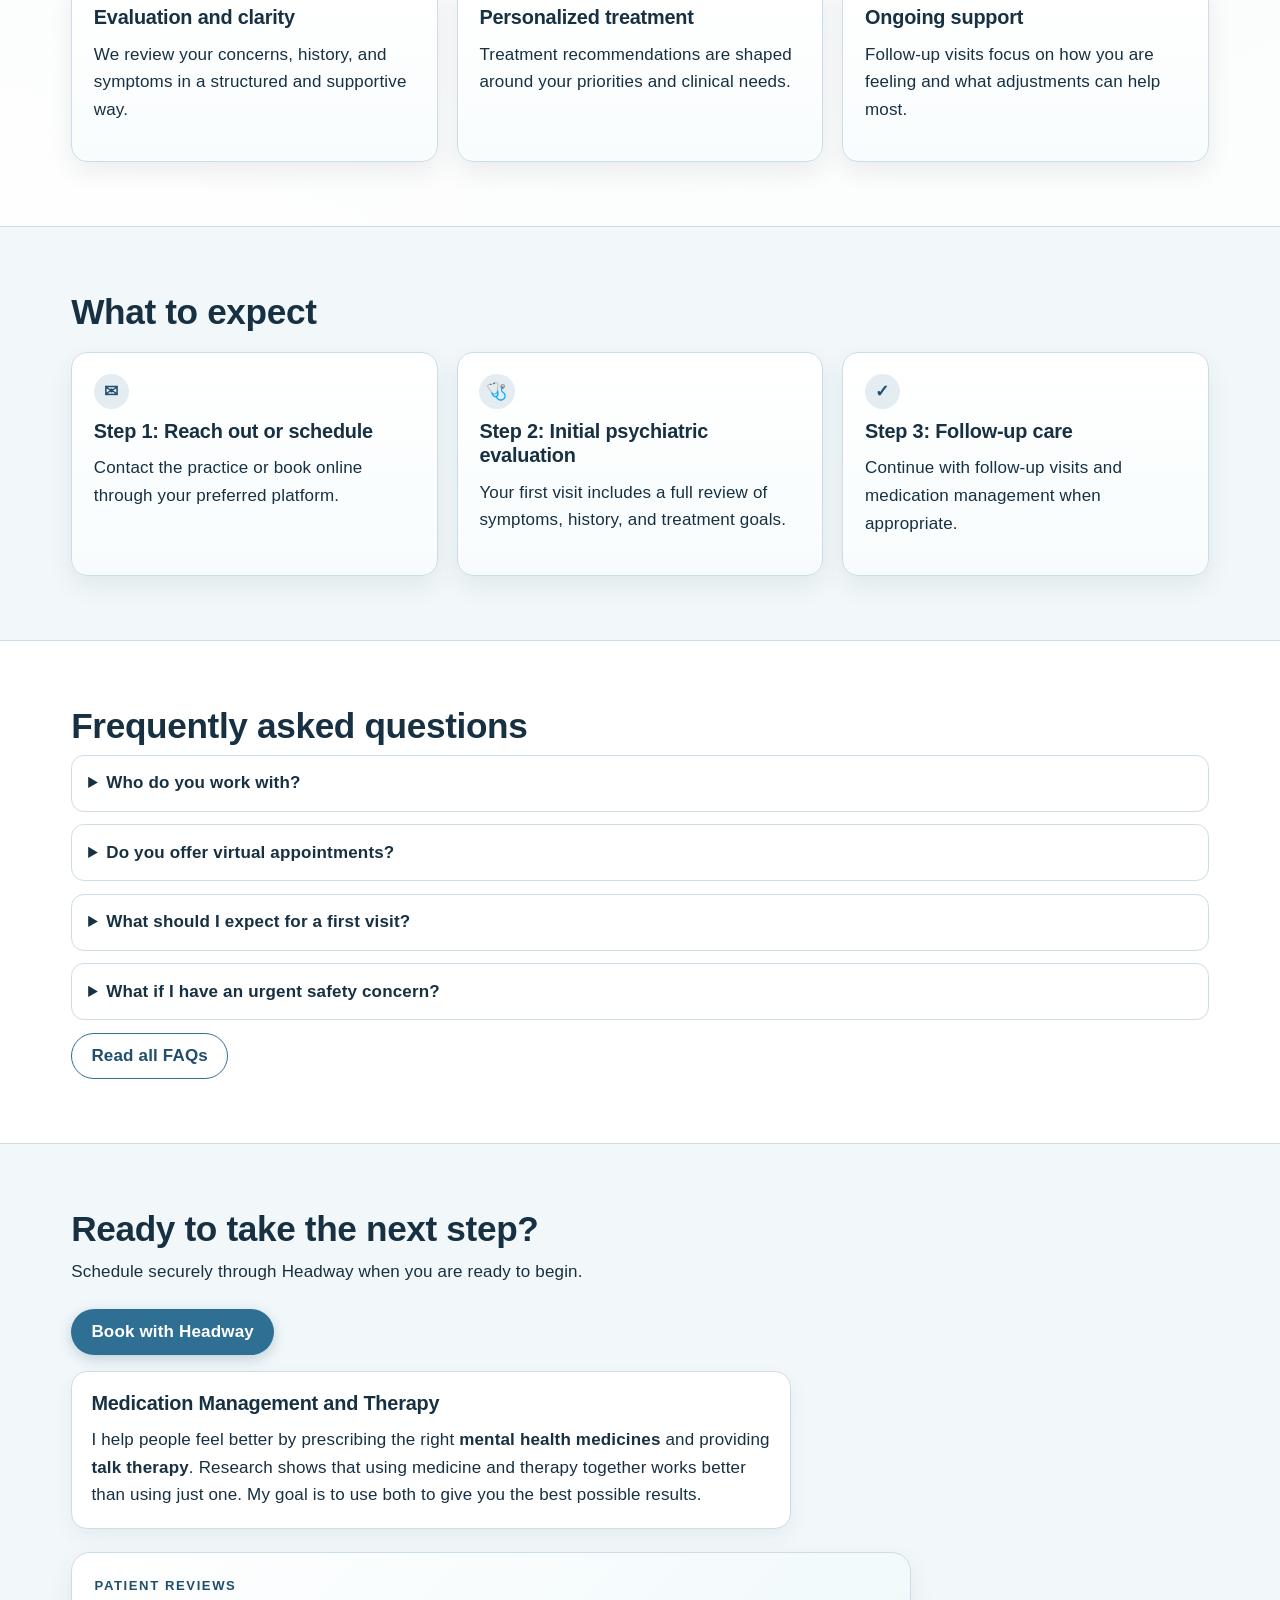
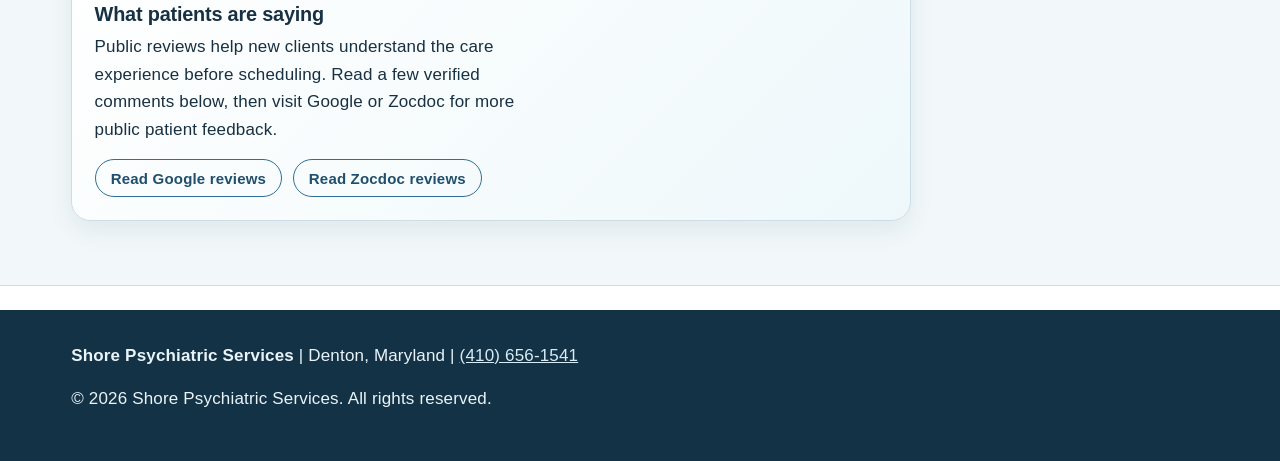
==== commit c21b42d4: "Add Google reviews link" ====
--- a/index.html
+++ b/index.html
@@ -203,8 +203,11 @@
           <div>
             <p class="eyebrow">Patient reviews</p>
             <h3 id="google-reviews-title">What patients are saying</h3>
-            <p>Public reviews help new clients understand the care experience before scheduling. Read a few verified comments below, or visit Zocdoc for more patient feedback.</p>
-            <a class="button-secondary button-small" href="https://www.zocdoc.com/practice/shore-psychiatric-services-llc-174847" target="_blank" rel="noopener noreferrer">Read more reviews</a>
+            <p>Public reviews help new clients understand the care experience before scheduling. Read a few verified comments below, then visit Google or Zocdoc for more public patient feedback.</p>
+            <div class="review-actions">
+              <a class="button-secondary button-small" href="https://www.google.com/search?q=Shore+Psychiatric+Services+LLC+Denton+MD+reviews" target="_blank" rel="noopener noreferrer">Read Google reviews</a>
+              <a class="button-secondary button-small" href="https://www.zocdoc.com/practice/shore-psychiatric-services-llc-174847" target="_blank" rel="noopener noreferrer">Read Zocdoc reviews</a>
+            </div>
           </div>
           <div class="review-rotator" aria-label="Patient review highlights">
             <div class="review-card review-card-one">
@@ -219,8 +222,8 @@
             </div>
             <div class="review-card review-card-three">
               <span class="stars" aria-label="Five-star review">★★★★★</span>
-              <p>Patients describe care that feels comfortable, compassionate, knowledgeable, and supportive from the first appointment.</p>
-              <p class="review-source">Themes from public patient reviews</p>
+              <p>Google reviewers also help patients learn what the scheduling and care experience feels like before reaching out.</p>
+              <p class="review-source">Google review highlights</p>
             </div>
           </div>
         </article>
--- a/assets/css/styles.css
+++ b/assets/css/styles.css
@@ -301,6 +301,13 @@
   margin-bottom: .45rem;
 }
 
+.review-actions {
+  display: flex;
+  flex-wrap: wrap;
+  gap: .65rem;
+  margin-top: 1rem;
+}
+
 .review-rotator {
   position: relative;
   min-height: 180px;
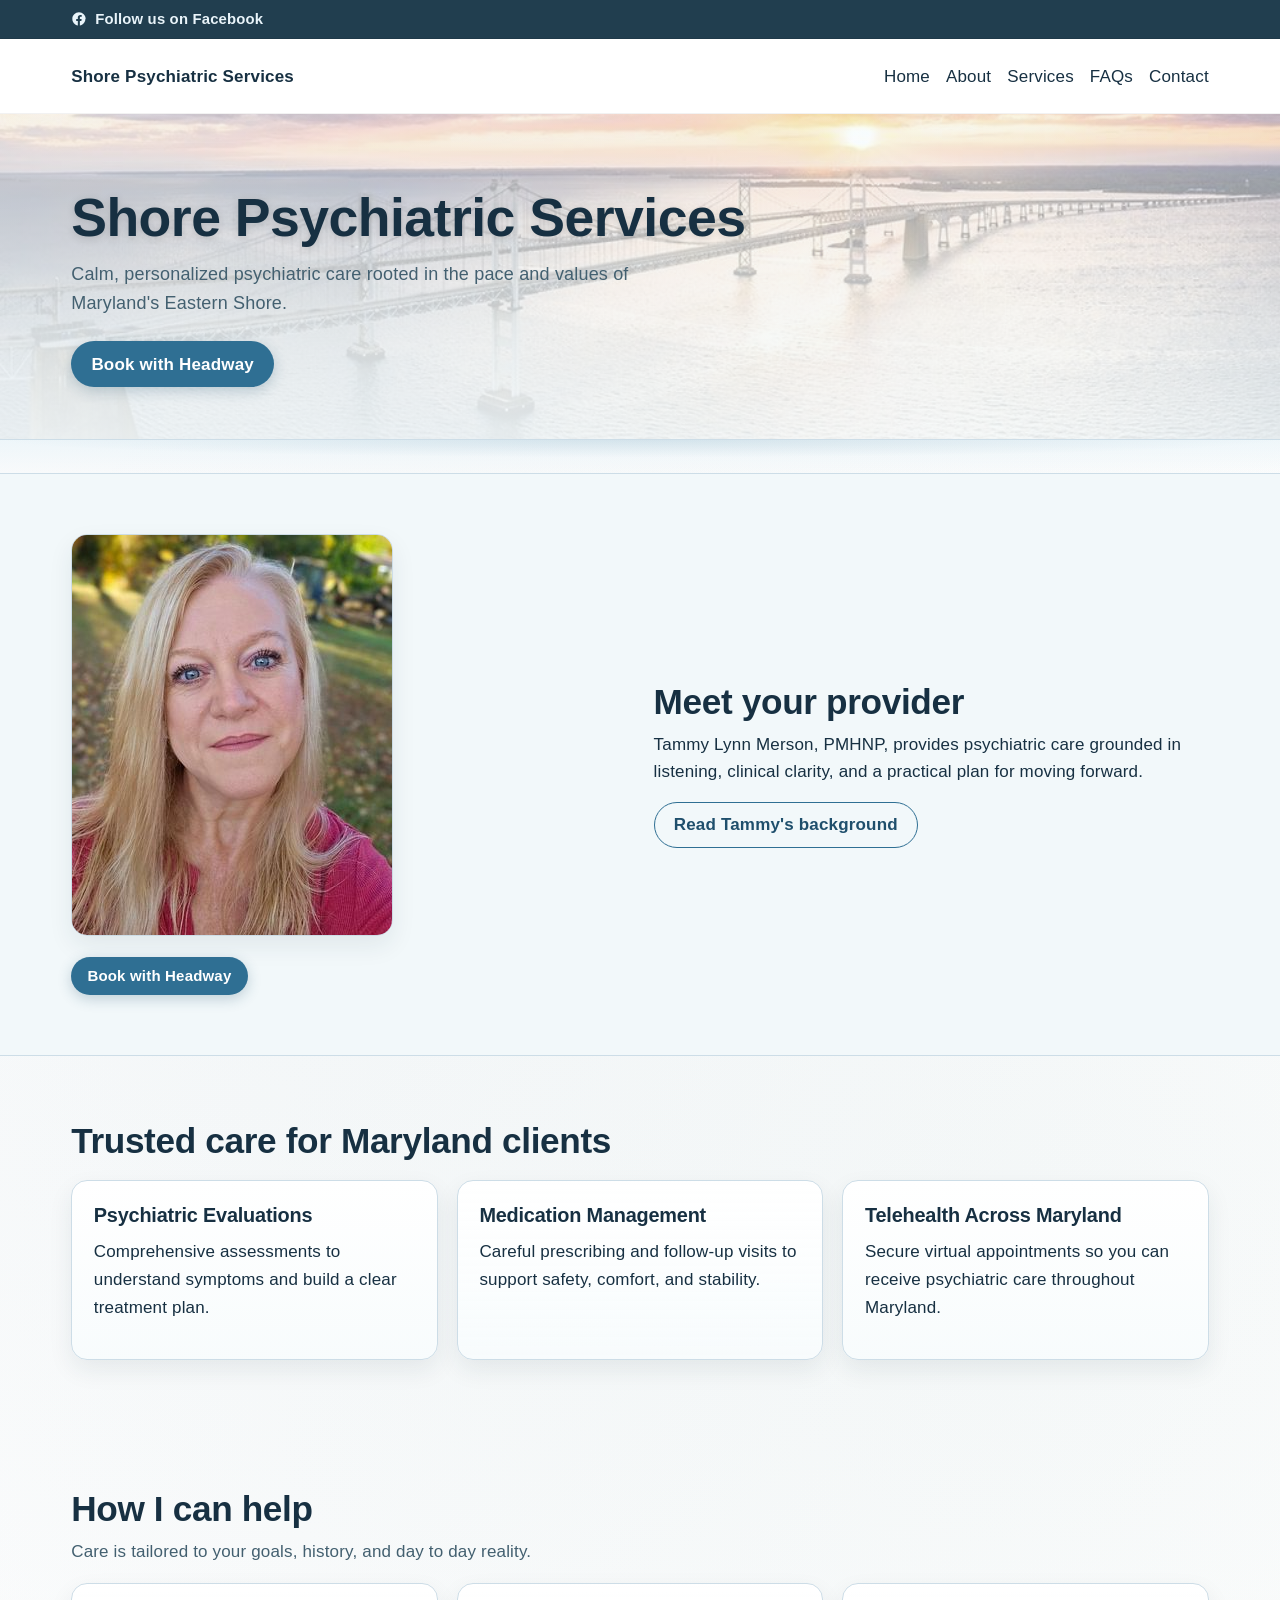
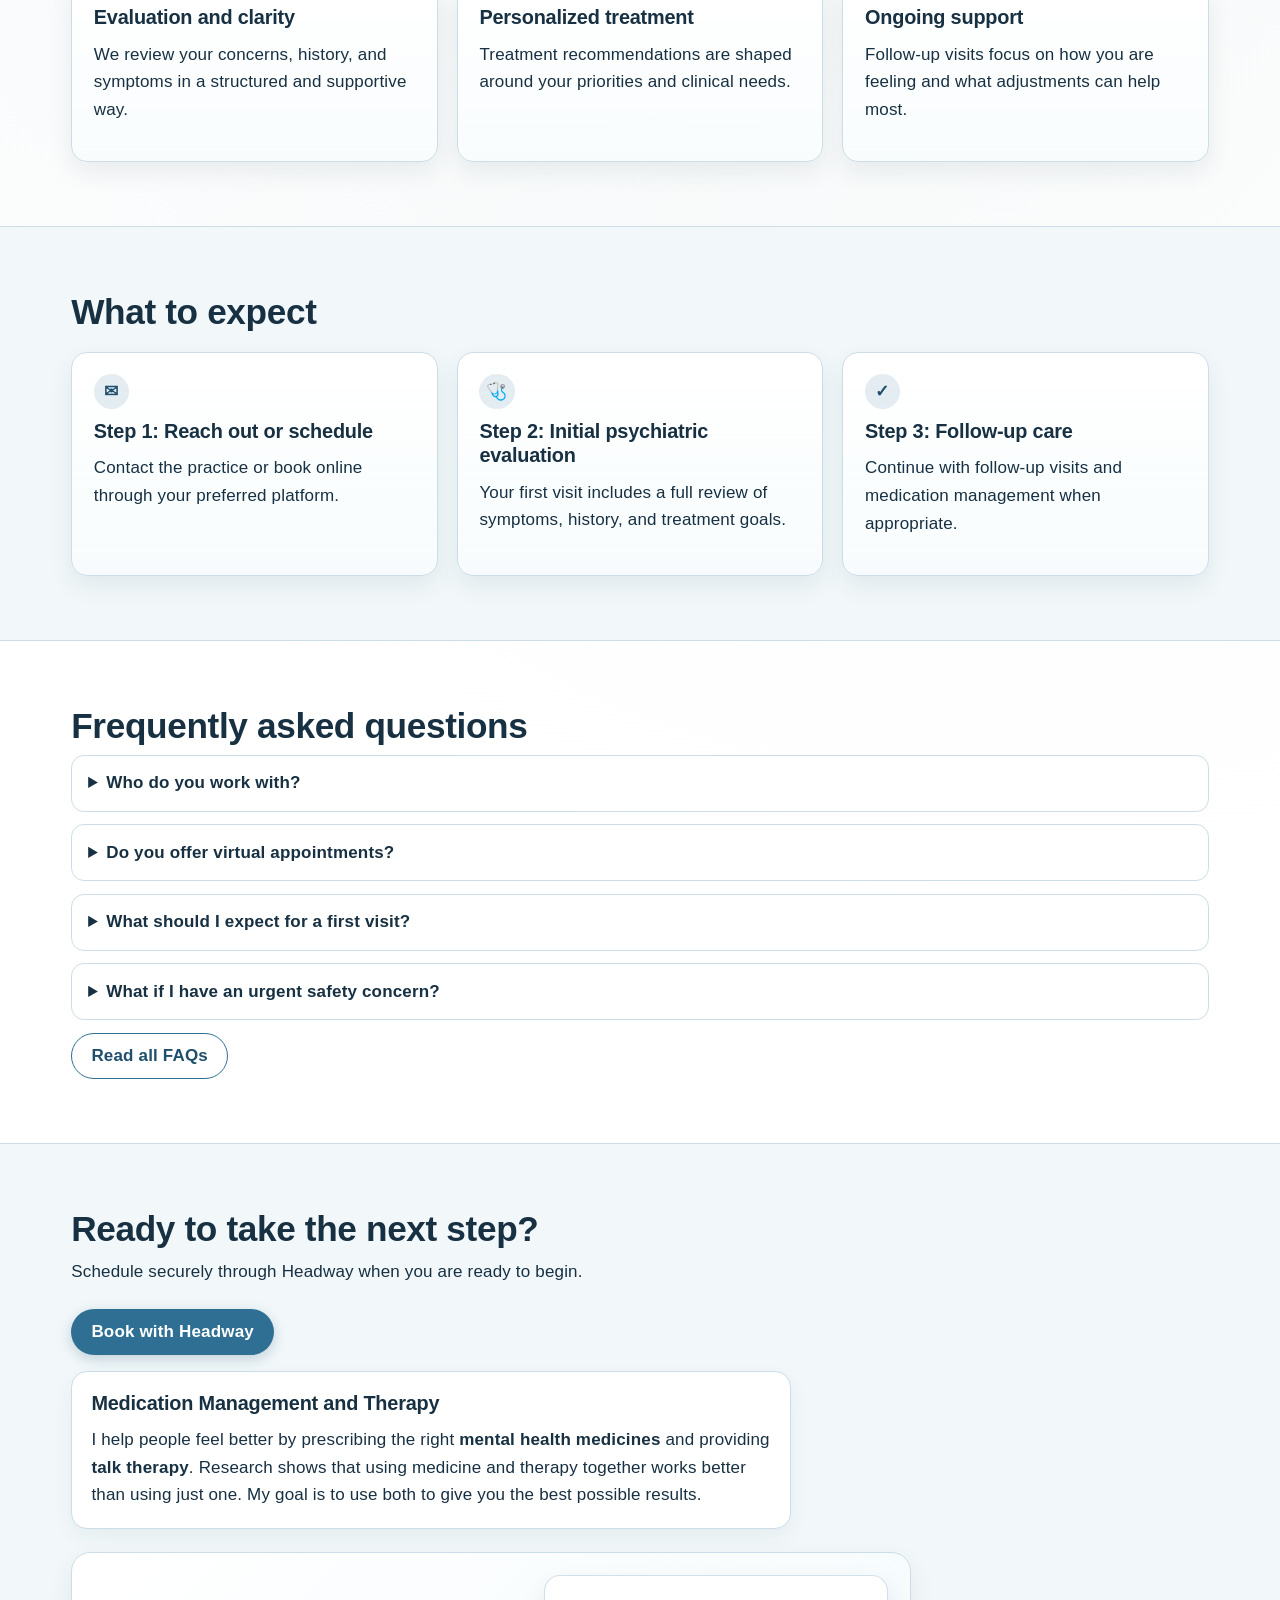
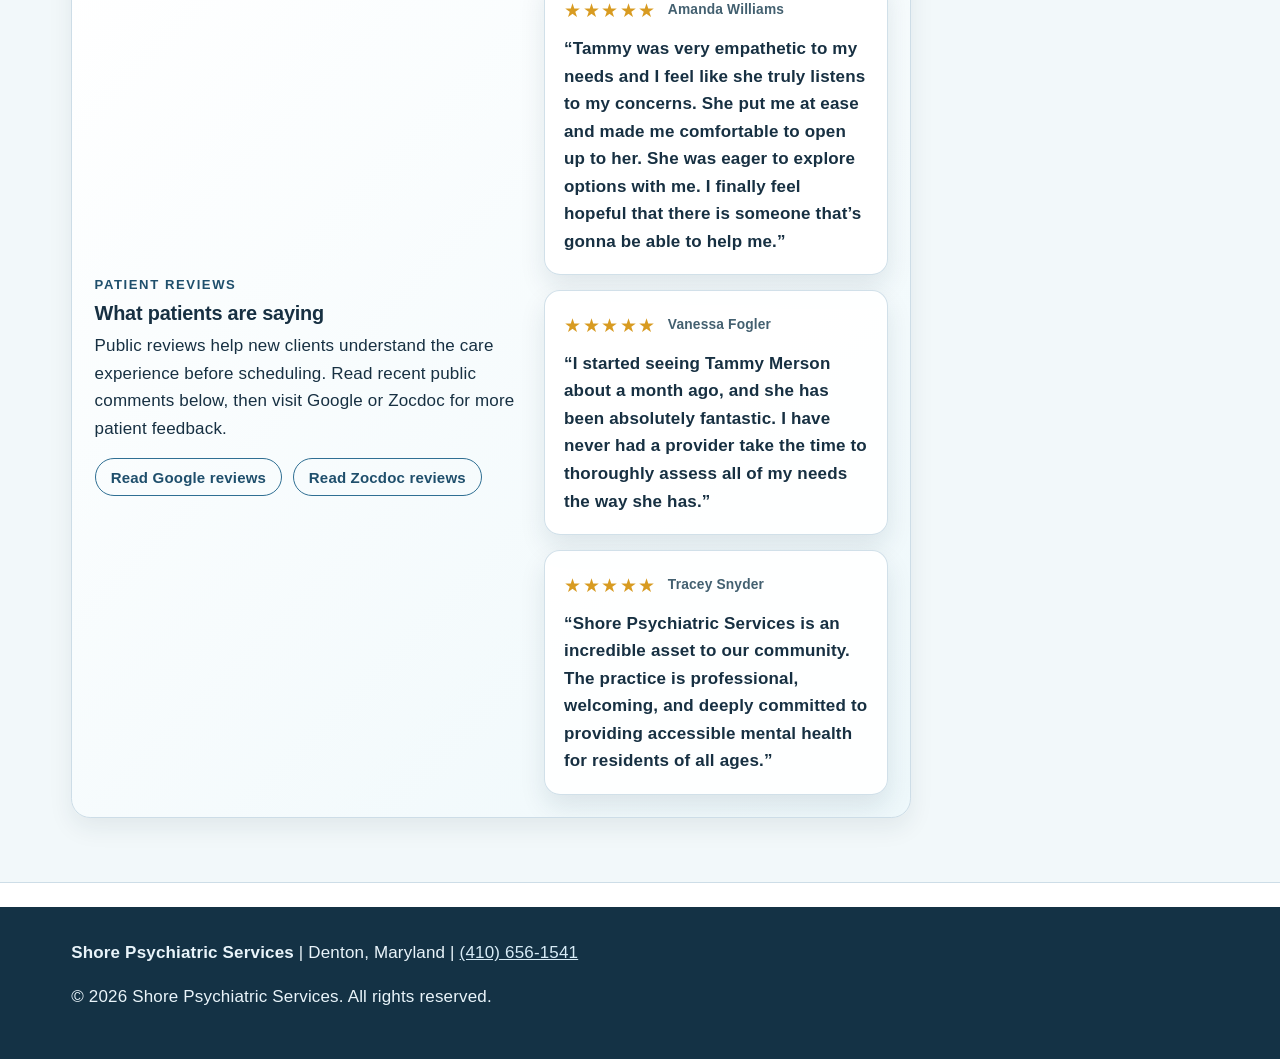
==== commit 7f82c124: "Update patient reviews section" ====
--- a/index.html
+++ b/index.html
@@ -203,27 +203,33 @@
           <div>
             <p class="eyebrow">Patient reviews</p>
             <h3 id="google-reviews-title">What patients are saying</h3>
-            <p>Public reviews help new clients understand the care experience before scheduling. Read a few verified comments below, then visit Google or Zocdoc for more public patient feedback.</p>
+            <p>Public reviews help new clients understand the care experience before scheduling. Read recent public comments below, then visit Google or Zocdoc for more patient feedback.</p>
             <div class="review-actions">
               <a class="button-secondary button-small" href="https://www.google.com/search?q=Shore+Psychiatric+Services+LLC+Denton+MD+reviews" target="_blank" rel="noopener noreferrer">Read Google reviews</a>
               <a class="button-secondary button-small" href="https://www.zocdoc.com/practice/shore-psychiatric-services-llc-174847" target="_blank" rel="noopener noreferrer">Read Zocdoc reviews</a>
             </div>
           </div>
-          <div class="review-rotator" aria-label="Patient review highlights">
-            <div class="review-card review-card-one">
-              <span class="stars" aria-label="Five-star review">★★★★★</span>
-              <p>“Tammy was absolutely amazing. She made me feel comfortable right from the beginning. She is compassionate, empathetic and truly cares.”</p>
-              <p class="review-source">Verified patient on Zocdoc</p>
-            </div>
-            <div class="review-card review-card-two">
-              <span class="stars" aria-label="Five-star review">★★★★★</span>
-              <p>“Tammy was knowledgeable, curious and very empathetic. It was a great first meeting and I trust I'll be in good hands with her.”</p>
-              <p class="review-source">Verified patient on Zocdoc</p>
-            </div>
-            <div class="review-card review-card-three">
-              <span class="stars" aria-label="Five-star review">★★★★★</span>
-              <p>Google reviewers also help patients learn what the scheduling and care experience feels like before reaching out.</p>
-              <p class="review-source">Google review highlights</p>
+          <div class="review-list" aria-label="Patient reviews">
+            <div class="review-card">
+              <div class="review-card-header">
+                <span class="stars" aria-label="Five-star review">★★★★★</span>
+                <p class="review-source">Amanda Williams</p>
+              </div>
+              <p>“Tammy was very empathetic to my needs and I feel like she truly listens to my concerns. She put me at ease and made me comfortable to open up to her. She was eager to explore options with me. I finally feel hopeful that there is someone that’s gonna be able to help me.”</p>
+            </div>
+            <div class="review-card">
+              <div class="review-card-header">
+                <span class="stars" aria-label="Five-star review">★★★★★</span>
+                <p class="review-source">Vanessa Fogler</p>
+              </div>
+              <p>“I started seeing Tammy Merson about a month ago, and she has been absolutely fantastic. I have never had a provider take the time to thoroughly assess all of my needs the way she has.”</p>
+            </div>
+            <div class="review-card">
+              <div class="review-card-header">
+                <span class="stars" aria-label="Five-star review">★★★★★</span>
+                <p class="review-source">Tracey Snyder</p>
+              </div>
+              <p>“Shore Psychiatric Services is an incredible asset to our community. The practice is professional, welcoming, and deeply committed to providing accessible mental health for residents of all ages.”</p>
             </div>
           </div>
         </article>
--- a/assets/css/styles.css
+++ b/assets/css/styles.css
@@ -308,14 +308,12 @@
   margin-top: 1rem;
 }
 
-.review-rotator {
-  position: relative;
-  min-height: 180px;
+.review-list {
+  display: grid;
+  gap: .9rem;
 }
 
 .review-card {
-  position: absolute;
-  inset: 0;
   display: flex;
   flex-direction: column;
   justify-content: center;
@@ -324,19 +322,20 @@
   border: 1px solid rgba(205, 221, 231, 0.9);
   border-radius: 1rem;
   box-shadow: 0 12px 26px rgba(23, 48, 66, 0.1);
-  opacity: 0;
-  transform: translateY(14px) scale(.98);
-  animation: review-cycle 15s infinite;
-}
-
-.review-card-two { animation-delay: 5s; }
-.review-card-three { animation-delay: 10s; }
+}
+
+.review-card-header {
+  display: flex;
+  flex-wrap: wrap;
+  align-items: center;
+  gap: .35rem .7rem;
+  margin-bottom: .55rem;
+}
 
 .stars {
   color: #d89b21;
   font-size: 1.2rem;
   letter-spacing: .08em;
-  margin-bottom: .55rem;
 }
 
 .review-card p {
@@ -346,16 +345,9 @@
 }
 
 .review-card .review-source {
-  margin-top: .65rem;
   color: var(--muted);
   font-size: .86rem;
   font-weight: 700;
-}
-
-@keyframes review-cycle {
-  0%, 6% { opacity: 0; transform: translateY(14px) scale(.98); }
-  10%, 30% { opacity: 1; transform: translateY(0) scale(1); }
-  36%, 100% { opacity: 0; transform: translateY(-12px) scale(.98); }
 }
 
 @media (min-width:900px) {
@@ -368,17 +360,3 @@
     grid-template-columns: repeat(2, 1fr);
   }
 }
-
-@media (prefers-reduced-motion: reduce) {
-  .review-card {
-    position: static;
-    opacity: 1;
-    transform: none;
-    animation: none;
-  }
-
-  .review-rotator {
-    display: grid;
-    gap: .8rem;
-  }
-}
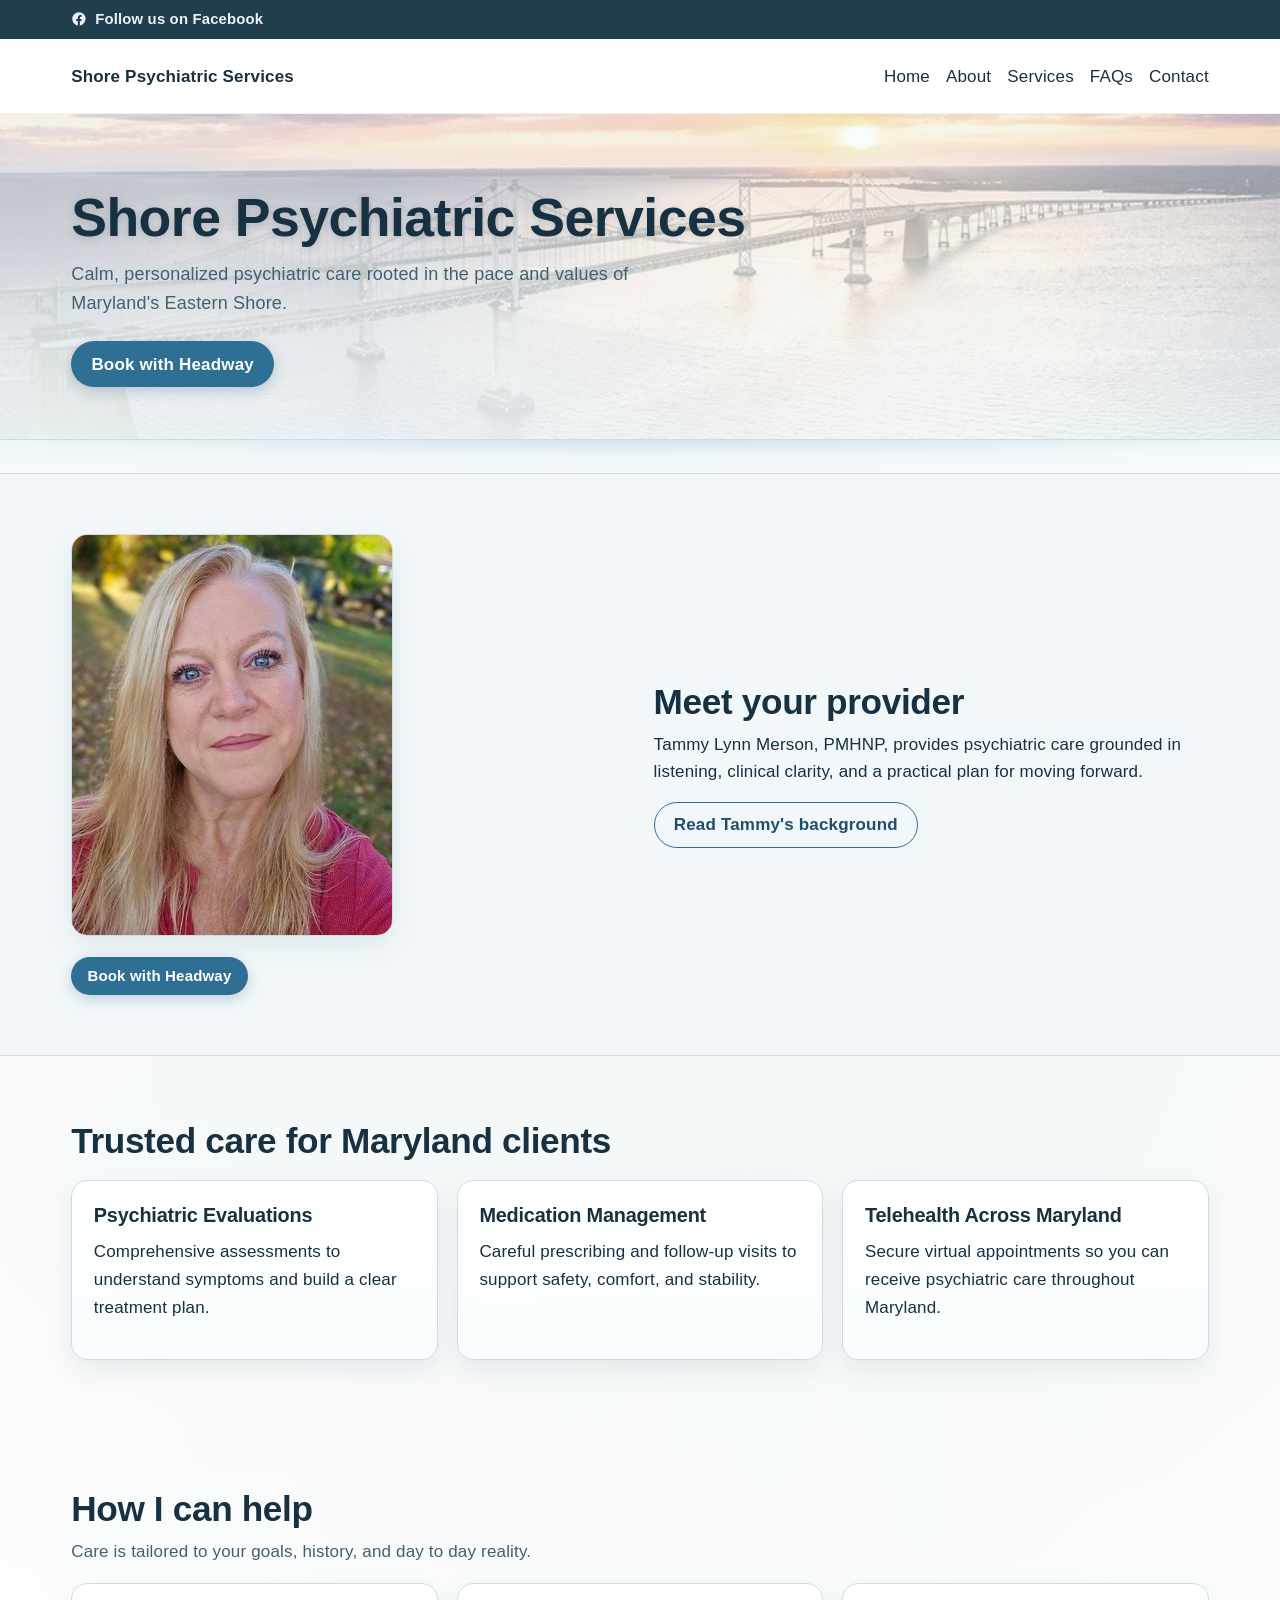
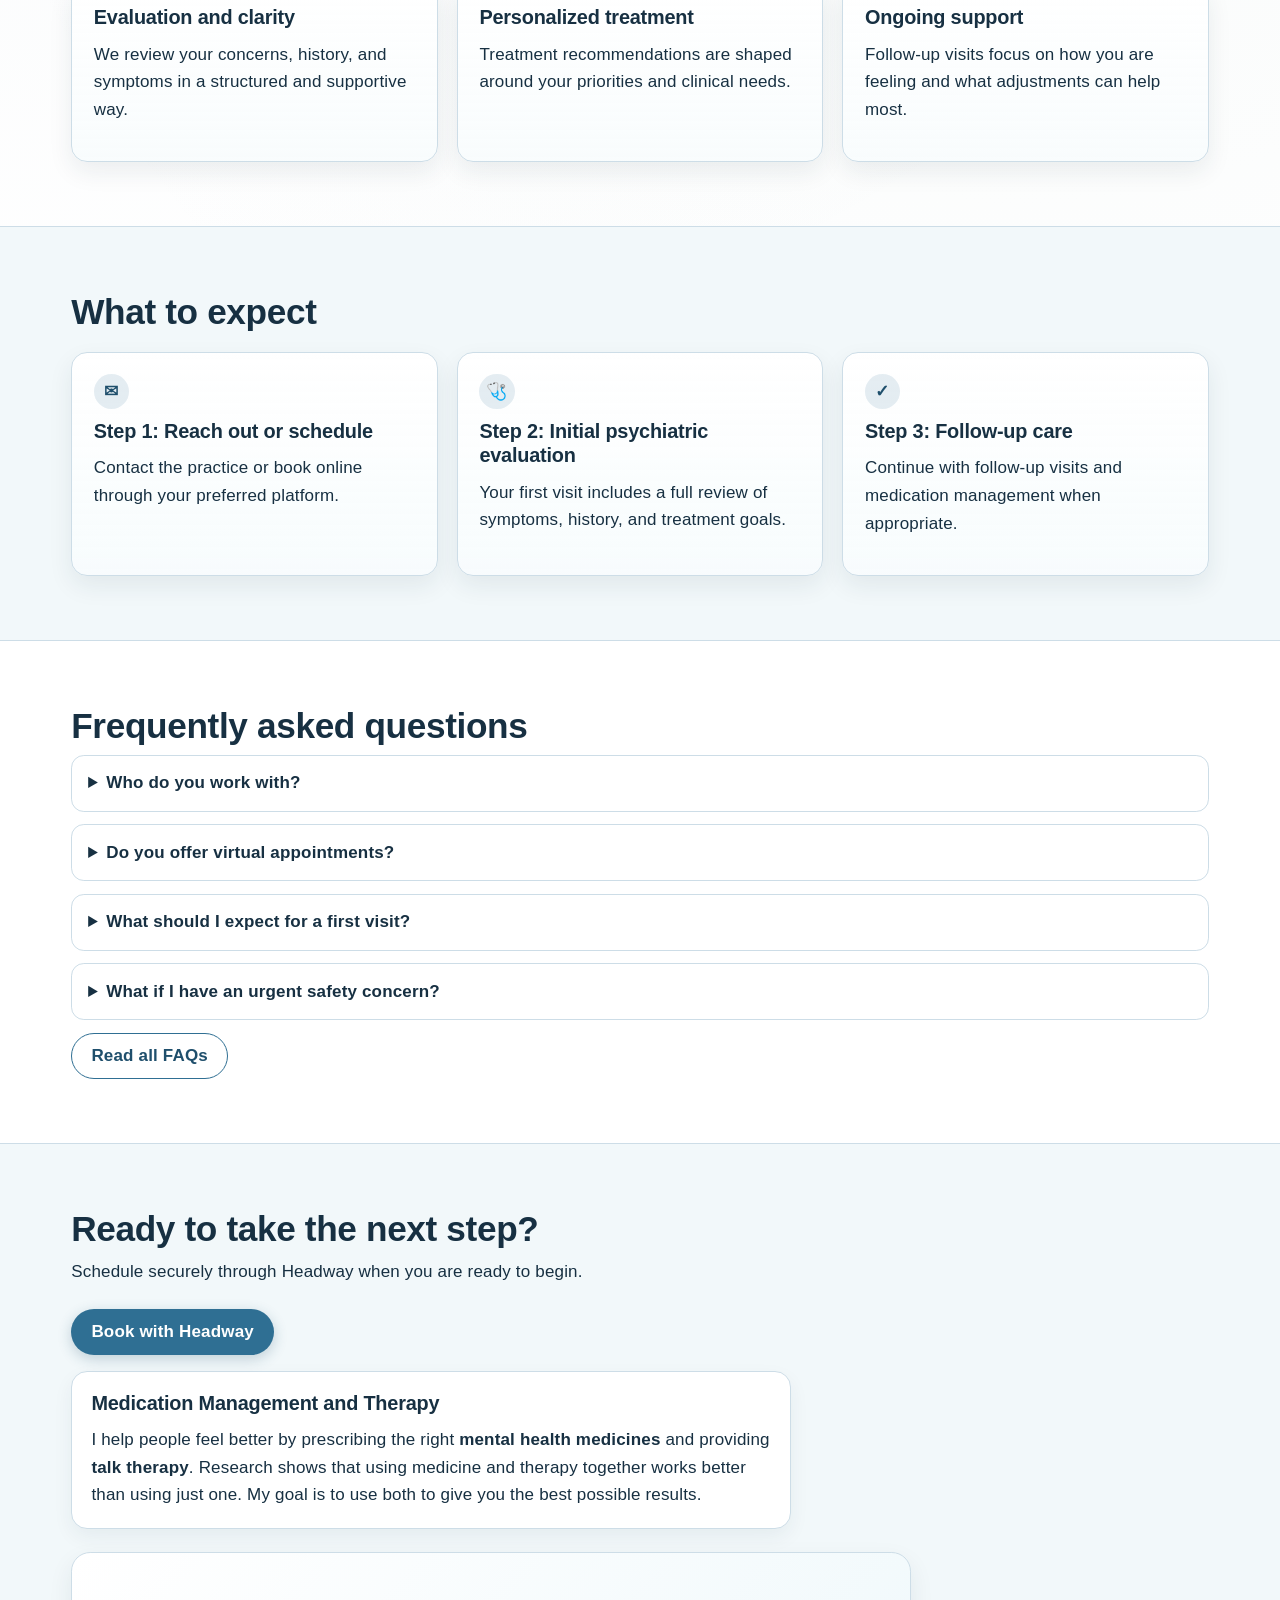
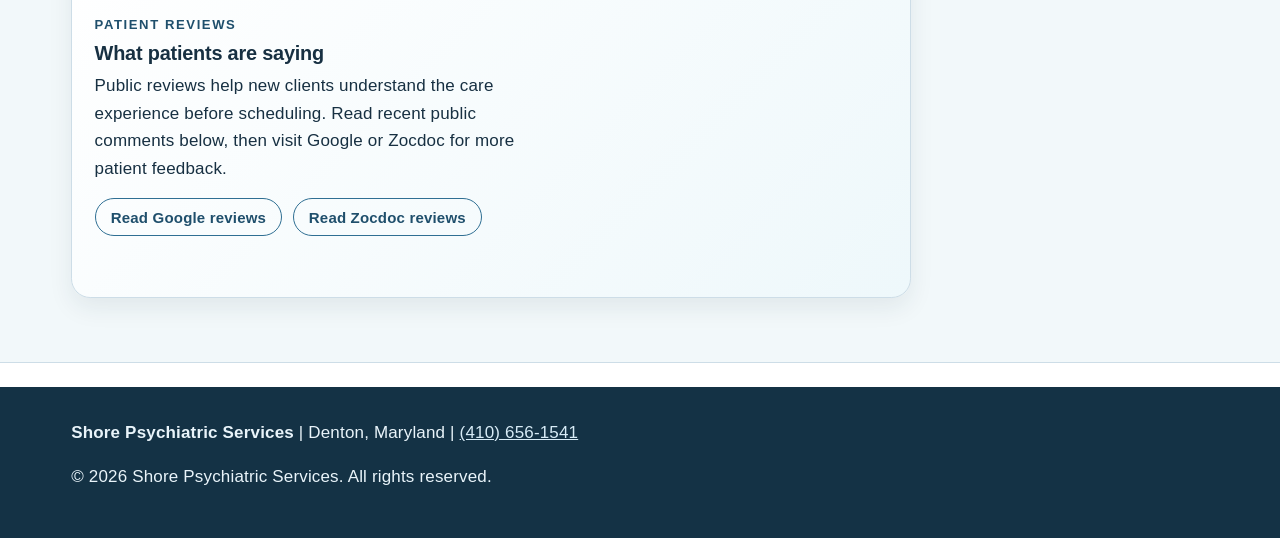
==== commit 0d123608: "Add cycling Zocdoc reviews" ====
--- a/index.html
+++ b/index.html
@@ -209,22 +209,36 @@
               <a class="button-secondary button-small" href="https://www.zocdoc.com/practice/shore-psychiatric-services-llc-174847" target="_blank" rel="noopener noreferrer">Read Zocdoc reviews</a>
             </div>
           </div>
-          <div class="review-list" aria-label="Patient reviews">
-            <div class="review-card">
+          <div class="review-rotator" aria-label="Patient review highlights">
+            <div class="review-card review-card-one">
               <div class="review-card-header">
                 <span class="stars" aria-label="Five-star review">★★★★★</span>
                 <p class="review-source">Amanda Williams</p>
               </div>
               <p>“Tammy was very empathetic to my needs and I feel like she truly listens to my concerns. She put me at ease and made me comfortable to open up to her. She was eager to explore options with me. I finally feel hopeful that there is someone that’s gonna be able to help me.”</p>
             </div>
-            <div class="review-card">
+            <div class="review-card review-card-two">
+              <div class="review-card-header">
+                <span class="stars" aria-label="Five-star review">★★★★★</span>
+                <p class="review-source">Verified patient on Zocdoc</p>
+              </div>
+              <p>“Tammy was absolutely amazing. She made me feel comfortable right from the beginning. She is compassionate, empathetic and truly cares.”</p>
+            </div>
+            <div class="review-card review-card-three">
               <div class="review-card-header">
                 <span class="stars" aria-label="Five-star review">★★★★★</span>
                 <p class="review-source">Vanessa Fogler</p>
               </div>
               <p>“I started seeing Tammy Merson about a month ago, and she has been absolutely fantastic. I have never had a provider take the time to thoroughly assess all of my needs the way she has.”</p>
             </div>
-            <div class="review-card">
+            <div class="review-card review-card-four">
+              <div class="review-card-header">
+                <span class="stars" aria-label="Five-star review">★★★★★</span>
+                <p class="review-source">Verified patient on Zocdoc</p>
+              </div>
+              <p>“Tammy was knowledgeable, curious and very empathetic. It was a great first meeting and I trust I'll be in good hands with her.”</p>
+            </div>
+            <div class="review-card review-card-five">
               <div class="review-card-header">
                 <span class="stars" aria-label="Five-star review">★★★★★</span>
                 <p class="review-source">Tracey Snyder</p>
--- a/assets/css/styles.css
+++ b/assets/css/styles.css
@@ -308,12 +308,14 @@
   margin-top: 1rem;
 }
 
-.review-list {
-  display: grid;
-  gap: .9rem;
+.review-rotator {
+  position: relative;
+  min-height: 410px;
 }
 
 .review-card {
+  position: absolute;
+  inset: 0;
   display: flex;
   flex-direction: column;
   justify-content: center;
@@ -322,7 +324,15 @@
   border: 1px solid rgba(205, 221, 231, 0.9);
   border-radius: 1rem;
   box-shadow: 0 12px 26px rgba(23, 48, 66, 0.1);
-}
+  opacity: 0;
+  transform: translateY(14px) scale(.98);
+  animation: review-cycle 25s infinite;
+}
+
+.review-card-two { animation-delay: 5s; }
+.review-card-three { animation-delay: 10s; }
+.review-card-four { animation-delay: 15s; }
+.review-card-five { animation-delay: 20s; }
 
 .review-card-header {
   display: flex;
@@ -350,6 +360,21 @@
   font-weight: 700;
 }
 
+@keyframes review-cycle {
+  0%, 5% { opacity: 0; transform: translateY(14px) scale(.98); }
+  8%, 18% { opacity: 1; transform: translateY(0) scale(1); }
+  22%, 100% { opacity: 0; transform: translateY(-12px) scale(.98); }
+}
+
+@media (prefers-reduced-motion: reduce) {
+  .review-rotator { display: grid; gap: .8rem; }
+  .review-card { position: static; opacity: 1; transform: none; animation: none; }
+}
+
+@media (min-width:700px) {
+  .review-rotator { min-height: 300px; }
+}
+
 @media (min-width:900px) {
   .google-reviews {
     grid-template-columns: minmax(0, 1fr) minmax(280px, .8fr);
